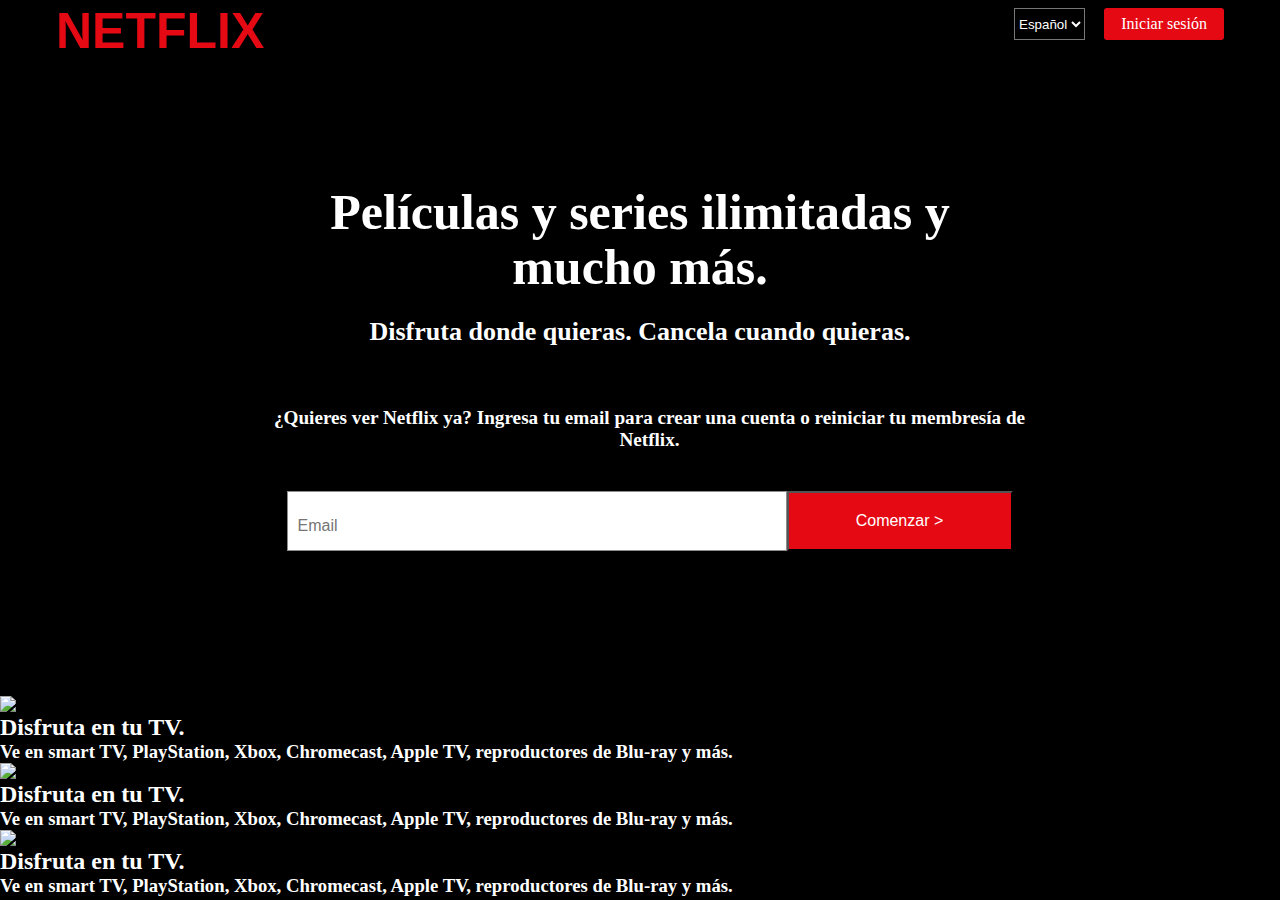
==== index.html @ 0e73740e "Agregue seccion de articulos" ====
<!DOCTYPE html>
<html lang="en">
<head>
    <meta charset="UTF-8">
    <meta http-equiv="X-UA-Compatible" content="IE=edge">
    <meta name="viewport" content="width=device-width, initial-scale=1.0"> <!-- Esta etiqueta nos permite saber, las dimensiones del dispositivo -->
    <link rel="apple-touch-icon" sizes="57x57" href="image/apple-icon-57x57.png">
    <link rel="apple-touch-icon" sizes="60x60" href="image/apple-icon-60x60.png">
    <link rel="apple-touch-icon" sizes="72x72" href="image/apple-icon-72x72.png">
    <link rel="apple-touch-icon" sizes="76x76" href="image/apple-icon-76x76.png">
    <link rel="apple-touch-icon" sizes="114x114" href="image/apple-icon-114x114.png">
    <link rel="apple-touch-icon" sizes="120x120" href="image/apple-icon-120x120.png">
    <link rel="apple-touch-icon" sizes="144x144" href="image/apple-icon-144x144.png">
    <link rel="apple-touch-icon" sizes="152x152" href="image/apple-icon-152x152.png">
    <link rel="apple-touch-icon" sizes="180x180" href="image/apple-icon-180x180.png">
    <link rel="icon" type="image/png" sizes="192x192"  href="image/android-icon-192x192.png">
    <link rel="icon" type="image/png" sizes="32x32" href="image/favicon-32x32.png">
    <link rel="icon" type="image/png" sizes="96x96" href="image/favicon-96x96.png">
    <link rel="icon" type="image/png" sizes="16x16" href="image/favicon-16x16.png">
    <link rel="manifest" href="/manifest.json">
    <meta name="msapplication-TileColor" content="#ffffff">
    <meta name="msapplication-TileImage" content="/ms-icon-144x144.png">
    <meta name="theme-color" content="#ffffff">
    <link rel="stylesheet" href="css/style.css">
    <link rel="stylesheet" href="css/relative.css">
    <title>Netflix</title>
</head>
<body>
    <main>
        <div class="bg">
            <nav class="barra">
                <div class="logo">
                    <h1>NETFLIX</h1>
                </div>
                <div class="enlaces">
                    <select name="idioma" id="idiomas">
                        <option value="Español">Español</option>
                        <option value="Ingles">Ingles</option>
                    </select>
                    <a href="#" id="rlogin">Iniciar sesión</a>
                </div>         
            </nav>
            <div class="c">
                <div class="ContenidoTitulo">
                    <h1>
                        Películas y series ilimitadas y mucho más.
                    </h1>
                    <h2>
                        Disfruta donde quieras. Cancela cuando quieras.
                    </h2>
                    <form class="emailForm" action="email">
                        <h3 class="emailTitulo">
                            ¿Quieres ver Netflix ya? Ingresa tu email para crear una cuenta o reiniciar tu membresía de Netflix.
                        </h3>
                        <div class="email">
                            <label class="intputEmail">
                                <input type="email" name="email" class="textEmail" placeholder="Email">
                               <!-- <label for="idEmail" class="labelEmail">Email</label>-->
                            </label>
                            <div>
                                <button>
                                    <span>Comenzar</span>
                                    <span>></span>
                                </button>
                            </div>
                        </div>
                    </form>
                </div>
            </div>        
        </div>
        <div class="articulo">
            <div>
                <div>
                    <img src="https://assets.nflxext.com/ffe/siteui/acquisition/ourStory/fuji/desktop/tv.png" alt="primer articulo">
                    <h2>
                        Disfruta en tu TV.
                    </h2>
                    <h3>
                        Ve en smart TV, PlayStation, Xbox, Chromecast, Apple TV, reproductores de Blu-ray y más.
                    </h3>                    
                </div>
            </div>
        </div>
        <div class="articulo">
            <div>
                <div>
                    <img src="https://assets.nflxext.com/ffe/siteui/acquisition/ourStory/fuji/desktop/tv.png" alt="primer articulo">
                    <h2>
                        Disfruta en tu TV.
                    </h2>
                    <h3>
                        Ve en smart TV, PlayStation, Xbox, Chromecast, Apple TV, reproductores de Blu-ray y más.
                    </h3>                    
                </div>
            </div>
        </div>
        <div class="articulo">
            <div>
                <div>
                    <img src="https://assets.nflxext.com/ffe/siteui/acquisition/ourStory/fuji/desktop/tv.png" alt="primer articulo">
                    <h2>
                        Disfruta en tu TV.
                    </h2>
                    <h3>
                        Ve en smart TV, PlayStation, Xbox, Chromecast, Apple TV, reproductores de Blu-ray y más.
                    </h3>                    
                </div>
            </div>
        </div>
    </main>
    
</body>
---- css/style.css ----
* {
    margin: 0%;
    padding: 0%;
    flex-wrap: wrap;
}

body {
    background: black;
}

.bg{
    background-image: url(https://assets.nflxext.com/ffe/siteui/vlv3/5a27cb25-33a9-4bcc-b441-95fefabcbd37/18ac9873-558c-49b8-8ae5-eb42c9da346a/MX-es-20210823-popsignuptwoweeks-perspective_alpha_website_small.jpg);
    min-height: 43rem;
    background-size: cover;
    background-repeat: no-repeat;
    background-position: center;
}

.barra {
    display: flex;
    flex-direction: row;
    width: 100%;
    align-items: center;
    justify-content: space-between;
    padding: 0 3.5rem;
    box-sizing: border-box;
}

.logo {
    width: 8.375rem;
    height: 2.25rem;
}

.logo h1 {
    font-size: 3.125rem;
    color: #e50914;
    font-family: 'Helvetica Neue',Helvetica,Arial,sans-serif;
        
}

.enlaces {
    width: 210px;
    display: flex;
    flex-direction: row;
    justify-content: space-between;
}

#idiomas {
    color: white;
    margin-top: .5rem;
    background: black;
}

#rlogin {
    background-color: #e50914;
    padding: 7px 17px;
    font-weight: 400;
    font-size: 1rem;
    color: #fff;
    border-radius: 3px;
    margin-top: .5rem;
    text-decoration: none;
}

.c {
    padding: 70px 45px;
}

.ContenidoTitulo {    
    position: relative;
    padding: 75px 0;
    margin: 0 auto;
    text-align: center;
    z-index: 1;
    color: #fff;
    width: 875px;
    box-sizing: content-box;
    max-width: 950px; /*Ancho máximo*/
    flex-wrap: wrap;
}

.ContenidoTitulo h1{
    font-size: 3.125rem;
    max-width: 640px;
    margin: 0 auto;
    line-height: 1.1; /*Establece la distancia entre líneas de texto*/
    box-sizing: content-box;
}

.ContenidoTitulo h2{
    max-width: none;
    padding-bottom: 20px;
    font-size: 26px;
    margin: 1rem auto;
    font-weight: 400;
    margin-block-start: 0.83em;
    margin-block-end: 0.83em;
    margin-inline-start: 0px;
    margin-inline-end: 0px;    
    text-align: center;
    font-weight: bold;
    box-sizing: border-box;
}

.emailForm {
    display: flex;
    flex-direction: column;
    margin-top: 0em;
    color: #fff;
}

.emailForm .emailTitulo {
    padding: 0 47px 20px;
    width: 800px;
    margin: 0 auto;
    font-size: 19.2px;
    font-weight: 400;
    font-weight: bold;
    margin-block-start: 1em;
    margin-block-end: 1em;
    margin-inline-start: 0px;
    margin-inline-end: 0px;
    align-self: center;
}

.inputEmail, .textEmail {
    height: 60px;
    padding: 10px 10px 0;
    max-width: 100%;
    width: 500px;
    box-sizing: border-box;
    font-size: 16px;
    border: solid 1px #8c8c8c;
}

.email {
    display: flex;
    flex-flow: row wrap;
    justify-content: center;
}

.inputEmail, .labelEmail {
    position: absolute;
    top: 76%;
    left: 11%;
    color: #8c8c8c;
}

button {
    font-size: 1rem;
    min-height: 40px;
    color: #fff;
    background-color: #e50914;
    align-items: center;
    cursor: pointer;
    width: 226px;
    height: 60px;
}

.articulo {
    position: relative;
}

.articulo h2 {
    color: #fff;
}

.articulo h3 {
    color: #fff;
}
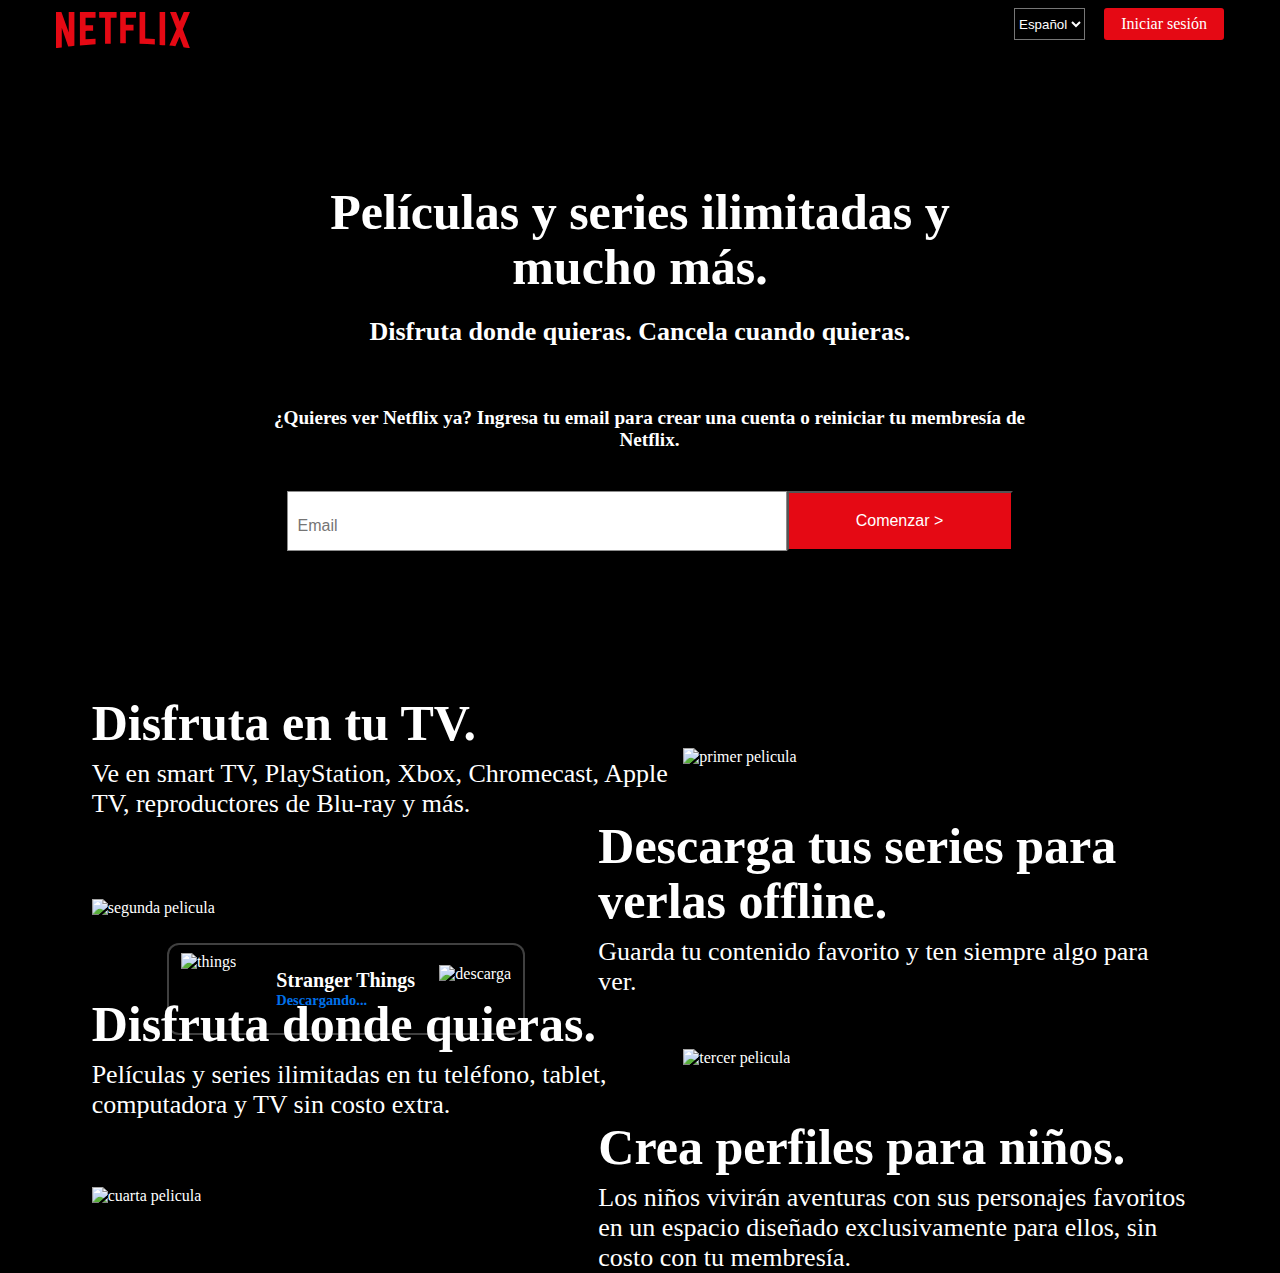
==== commit 69299b6e: "Agregando animaciones" ====
--- a/index.html
+++ b/index.html
@@ -22,7 +22,7 @@
     <meta name="msapplication-TileImage" content="/ms-icon-144x144.png">
     <meta name="theme-color" content="#ffffff">
     <link rel="stylesheet" href="css/style.css">
-    <link rel="stylesheet" href="css/relative.css">
+    <link rel="stylesheet" href="css/responsive.css">
     <title>Netflix</title>
 </head>
 <body>
@@ -30,7 +30,13 @@
         <div class="bg">
             <nav class="barra">
                 <div class="logo">
-                    <h1>NETFLIX</h1>
+                    <svg viewBox="0 0 111 30" class="svg-icon iconN" focusable="false">
+                        <g id="netflix-logo">
+                            <path
+                                d="M105.06233,14.2806261 L110.999156,30 C109.249227,29.7497422 107.500234,29.4366857 105.718437,29.1554972 L102.374168,20.4686475 L98.9371075,28.4375293 C97.2499766,28.1563408 95.5928391,28.061674 93.9057081,27.8432843 L99.9372012,14.0931671 L94.4680851,-5.68434189e-14 L99.5313525,-5.68434189e-14 L102.593495,7.87421502 L105.874965,-5.68434189e-14 L110.999156,-5.68434189e-14 L105.06233,14.2806261 Z M90.4686475,-5.68434189e-14 L85.8749649,-5.68434189e-14 L85.8749649,27.2499766 C87.3746368,27.3437061 88.9371075,27.4055675 90.4686475,27.5930265 L90.4686475,-5.68434189e-14 Z M81.9055207,26.93692 C77.7186241,26.6557316 73.5307901,26.4064111 69.250164,26.3117443 L69.250164,-5.68434189e-14 L73.9366389,-5.68434189e-14 L73.9366389,21.8745899 C76.6248008,21.9373887 79.3120255,22.1557784 81.9055207,22.2804387 L81.9055207,26.93692 Z M64.2496954,10.6561065 L64.2496954,15.3435186 L57.8442216,15.3435186 L57.8442216,25.9996251 L53.2186709,25.9996251 L53.2186709,-5.68434189e-14 L66.3436123,-5.68434189e-14 L66.3436123,4.68741213 L57.8442216,4.68741213 L57.8442216,10.6561065 L64.2496954,10.6561065 Z M45.3435186,4.68741213 L45.3435186,26.2498828 C43.7810479,26.2498828 42.1876465,26.2498828 40.6561065,26.3117443 L40.6561065,4.68741213 L35.8121661,4.68741213 L35.8121661,-5.68434189e-14 L50.2183897,-5.68434189e-14 L50.2183897,4.68741213 L45.3435186,4.68741213 Z M30.749836,15.5928391 C28.687787,15.5928391 26.2498828,15.5928391 24.4999531,15.6875059 L24.4999531,22.6562939 C27.2499766,22.4678976 30,22.2495079 32.7809542,22.1557784 L32.7809542,26.6557316 L19.812541,27.6876933 L19.812541,-5.68434189e-14 L32.7809542,-5.68434189e-14 L32.7809542,4.68741213 L24.4999531,4.68741213 L24.4999531,10.9991564 C26.3126816,10.9991564 29.0936358,10.9054269 30.749836,10.9054269 L30.749836,15.5928391 Z M4.78114163,12.9684132 L4.78114163,29.3429562 C3.09401069,29.5313525 1.59340144,29.7497422 0,30 L0,-5.68434189e-14 L4.4690224,-5.68434189e-14 L10.562377,17.0315868 L10.562377,-5.68434189e-14 L15.2497891,-5.68434189e-14 L15.2497891,28.061674 C13.5935889,28.3437998 11.906458,28.4375293 10.1246602,28.6868498 L4.78114163,12.9684132 Z"
+                                id="Fill-14"></path>
+                        </g>
+                    </svg>
                 </div>
                 <div class="enlaces">
                     <select name="idioma" id="idiomas">
@@ -68,10 +74,15 @@
                 </div>
             </div>        
         </div>
-        <div class="articulo">
-            <div>
-                <div>
-                    <img src="https://assets.nflxext.com/ffe/siteui/acquisition/ourStory/fuji/desktop/tv.png" alt="primer articulo">
+        <section class="peliculas">
+            <article class="peliculaA">   
+                <div class="animacion">
+                    <img id="imagen" src="https://assets.nflxext.com/ffe/siteui/acquisition/ourStory/fuji/desktop/tv.png" alt="primer pelicula">
+                    <video id="video" autoplay loop muted>
+                        <source src="https://assets.nflxext.com/ffe/siteui/acquisition/ourStory/fuji/desktop/video-tv-0819.m4v">
+                    </video>
+                </div>          
+                <div class="textoP">   
                     <h2>
                         Disfruta en tu TV.
                     </h2>
@@ -79,34 +90,56 @@
                         Ve en smart TV, PlayStation, Xbox, Chromecast, Apple TV, reproductores de Blu-ray y más.
                     </h3>                    
                 </div>
-            </div>
-        </div>
-        <div class="articulo">
-            <div>
-                <div>
-                    <img src="https://assets.nflxext.com/ffe/siteui/acquisition/ourStory/fuji/desktop/tv.png" alt="primer articulo">
+            </article>
+            <article class="peliculaB">                
+                <div class="animacion">
+                    <img src="https://assets.nflxext.com/ffe/siteui/acquisition/ourStory/fuji/desktop/mobile-0819.jpg" alt="segunda pelicula">
+                    <div class="contenidoStranger">
+                        <img id="things" src="https://assets.nflxext.com/ffe/siteui/acquisition/ourStory/fuji/desktop/boxshot.png" alt="things">
+                        <div class="textoStranger">
+                            <span id="titulo">Stranger Things</span>
+                            <span id="descargando">Descargando...</span>
+                        </div>
+                        <img id="descarga" src="https://assets.nflxext.com/ffe/siteui/acquisition/ourStory/fuji/desktop/download-icon.gif" alt="descarga">
+                    </div>
+                </div>
+                <div class="textoP">   
                     <h2>
-                        Disfruta en tu TV.
+                        Descarga tus series para verlas offline.
                     </h2>
                     <h3>
-                        Ve en smart TV, PlayStation, Xbox, Chromecast, Apple TV, reproductores de Blu-ray y más.
+                        Guarda tu contenido favorito y ten siempre algo para ver.
                     </h3>                    
                 </div>
-            </div>
-        </div>
-        <div class="articulo">
-            <div>
-                <div>
-                    <img src="https://assets.nflxext.com/ffe/siteui/acquisition/ourStory/fuji/desktop/tv.png" alt="primer articulo">
+            </article>
+            <article class="peliculaA"> 
+                <div class="animacion">
+                    <img src="https://assets.nflxext.com/ffe/siteui/acquisition/ourStory/fuji/desktop/device-pile.png" alt="tercer pelicula">
+                </div>                               
+                <div class="textoP">   
                     <h2>
-                        Disfruta en tu TV.
+                        Disfruta donde quieras.
                     </h2>
                     <h3>
-                        Ve en smart TV, PlayStation, Xbox, Chromecast, Apple TV, reproductores de Blu-ray y más.
+                        Películas y series ilimitadas en tu teléfono, tablet, computadora y TV sin costo extra.
                     </h3>                    
                 </div>
-            </div>
-        </div>
+            </article>
+            <article class="peliculaB">
+                <div class="animacion">
+                    <img src="https://occ-0-2205-116.1.nflxso.net/dnm/api/v6/19OhWN2dO19C9txTON9tvTFtefw/AAAABeLa_an51Ptz6LMzNXnM9oDvlKl4yIJQKZJRJ9fVFPpPFK5toVuo-KytXEdqPI64KCph1OKms7nLxtCsXm_CARaR50wx.png?r=8ec" alt="cuarta pelicula">
+                </div>                                
+                <div class="textoP">   
+                    <h2>
+                        Crea perfiles para niños.
+                    </h2>
+                    <h3>
+                        Los niños vivirán aventuras con sus personajes favoritos en un espacio diseñado exclusivamente para ellos, sin costo con tu membresía.
+                    </h3>                    
+                </div>
+            </article>
+        </section>
+        
     </main>
     
 </body>--- a/css/style.css
+++ b/css/style.css
@@ -31,9 +31,9 @@
     height: 2.25rem;
 }
 
-.logo h1 {
+.logo {
     font-size: 3.125rem;
-    color: #e50914;
+    fill: #e50914;
     font-family: 'Helvetica Neue',Helvetica,Arial,sans-serif;
         
 }
@@ -157,14 +157,115 @@
     height: 60px;
 }
 
-.articulo {
-    position: relative;
-}
-
-.articulo h2 {
-    color: #fff;
-}
-
-.articulo h3 {
-    color: #fff;
-}+.peliculas {
+    position: relative;
+    color: #fff;
+}
+
+.peliculaA {
+    max-width: 1100px;
+    margin: 0 auto;
+    display: flex;
+    flex-direction: row-reverse;
+    justify-content: space-evenly;
+    align-items: center;
+    position: relative;
+}
+
+.peliculaB {
+    max-width: 1100px;
+    margin: 0 auto;
+    display: flex;
+    flex-direction: row;
+    justify-content: space-evenly;
+    align-items: center;
+    position: relative;
+}
+
+.animacion{
+    width: 505px;
+    display: inline-block;
+    box-sizing: content-box;
+}
+
+.animacion>img{
+    max-width: 530px;
+    box-sizing: content-box;
+    height: auto;
+    position: relative;
+    z-index: -2;
+}
+
+#video{
+    transform: scale(.5);
+    position: absolute;
+    box-sizing: content-box;
+    top:0%;
+    z-index: 10;
+    width: 100%;
+    
+}
+
+.textoP {
+    width: 590px;
+}
+
+.textoP>h2{
+    font-size: 3.125rem;
+    line-height: 1.1;
+    margin-bottom: .5rem;
+}
+
+.textoP>h3{
+    font-size: 1.625rem;
+    font-weight: 400;
+}
+
+.contenidoStranger {
+    border-radius: .75em;
+    border: 2px solid rgba(255, 255, 255, .25);
+    background: #000;
+    display: flex;
+    flex-direction: row;
+    justify-content: space-between;
+    align-items: center;
+    padding: .5em .75em;
+    width: 30%;
+    position: absolute;
+    top: 70%;
+    left: 7%;
+    z-index: -1;
+}
+
+.contenidoStranger #things {
+    height: 4.5em;
+}
+
+.textoStranger {
+    display: flex;
+    flex-direction: column;
+    justify-content: flex-start;
+    align-items: flex-start;
+    margin-left: 1rem;
+}
+
+#titulo {
+    font-size: 20px;
+    font-weight: 400;
+    font-weight: bold;
+}
+
+#descargando{
+    color: #0071eb;
+    font-size: .9rem;
+    font-weight: 400;
+    font-weight: bold;
+}
+
+
+.contenidoStranger #descarga {
+    min-height: 48px;
+    height: 48px;
+    flex-grow: 0;
+}
+
--- a/css/responsive.css
+++ b/css/responsive.css
@@ -0,0 +1,14 @@
+/* Definir mis estilos responsivos */
+
+
+/* Estilos para mobile */
+@media (min-width:320px)  /* La propiedad @media screen se utiliza para validar la escala de la pantalla */
+and (max-width:480px) {
+    nav.barra {
+        padding: 15px 3px 15px 15px;
+    }
+    
+    .iconN {
+        width: 85px;
+    }
+}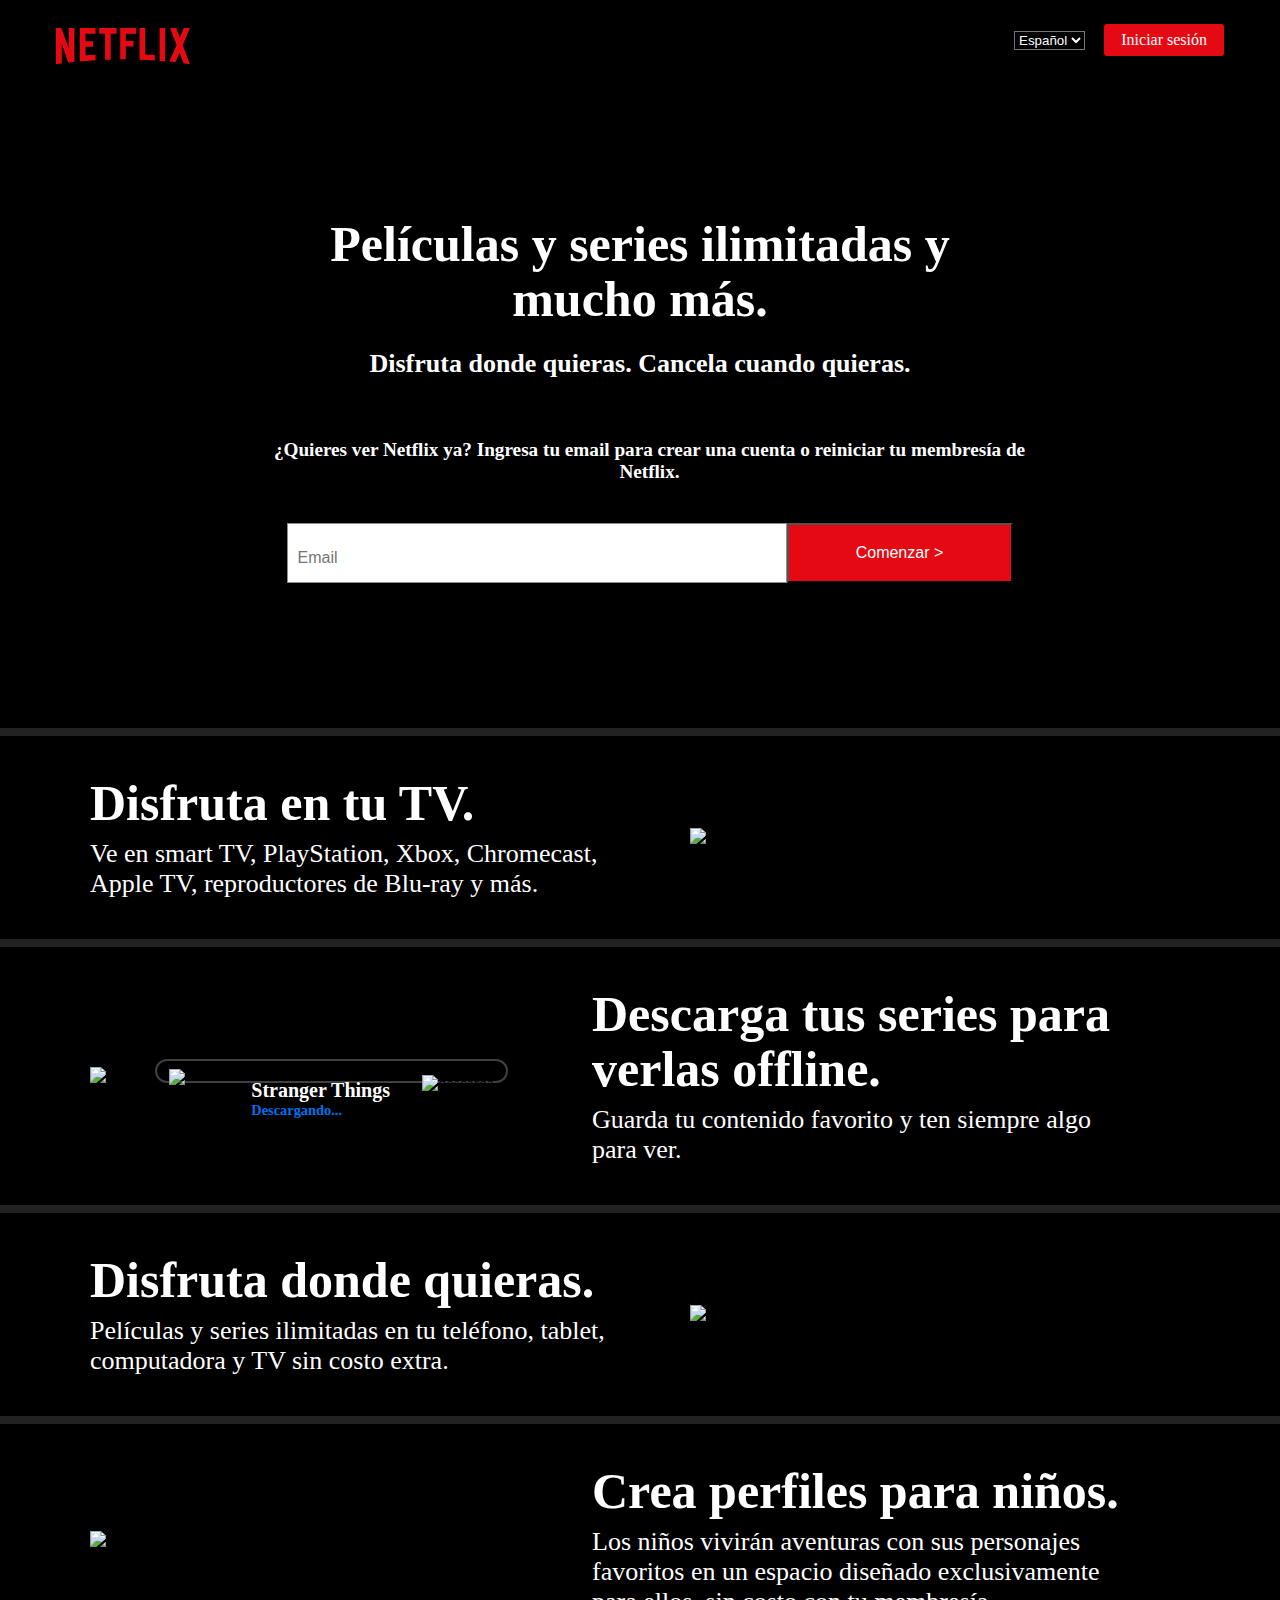
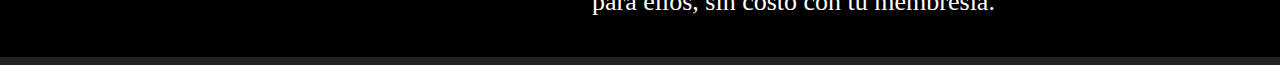
==== commit 5aa3be13: "Iniciando la responsibidad" ====
--- a/index.html
+++ b/index.html
@@ -26,8 +26,8 @@
     <title>Netflix</title>
 </head>
 <body>
-    <main>
-        <div class="bg">
+    <div class="bg">
+        <header>
             <nav class="barra">
                 <div class="logo">
                     <svg viewBox="0 0 111 30" class="svg-icon iconN" focusable="false">
@@ -46,6 +46,8 @@
                     <a href="#" id="rlogin">Iniciar sesión</a>
                 </div>         
             </nav>
+        </header>
+        <main>
             <div class="c">
                 <div class="ContenidoTitulo">
                     <h1>
@@ -72,74 +74,103 @@
                         </div>
                     </form>
                 </div>
-            </div>        
-        </div>
-        <section class="peliculas">
-            <article class="peliculaA">   
-                <div class="animacion">
-                    <img id="imagen" src="https://assets.nflxext.com/ffe/siteui/acquisition/ourStory/fuji/desktop/tv.png" alt="primer pelicula">
-                    <video id="video" autoplay loop muted>
-                        <source src="https://assets.nflxext.com/ffe/siteui/acquisition/ourStory/fuji/desktop/video-tv-0819.m4v">
-                    </video>
-                </div>          
-                <div class="textoP">   
-                    <h2>
-                        Disfruta en tu TV.
-                    </h2>
-                    <h3>
-                        Ve en smart TV, PlayStation, Xbox, Chromecast, Apple TV, reproductores de Blu-ray y más.
-                    </h3>                    
-                </div>
-            </article>
-            <article class="peliculaB">                
-                <div class="animacion">
-                    <img src="https://assets.nflxext.com/ffe/siteui/acquisition/ourStory/fuji/desktop/mobile-0819.jpg" alt="segunda pelicula">
-                    <div class="contenidoStranger">
-                        <img id="things" src="https://assets.nflxext.com/ffe/siteui/acquisition/ourStory/fuji/desktop/boxshot.png" alt="things">
-                        <div class="textoStranger">
-                            <span id="titulo">Stranger Things</span>
-                            <span id="descargando">Descargando...</span>
+        </main>
+    </div>
+
+        <section class="oferta">
+            <div class="contenido">
+                <div class="articulos">
+                    <article class="articuloA">
+                        <div class="animacion">
+                            <img id="imagen" src="https://assets.nflxext.com/ffe/siteui/acquisition/ourStory/fuji/desktop/tv.png" alt="imageArt1">
+                            <div class="video">
+                                <video id="video" autoplay loop muted>
+                                    <source src="https://assets.nflxext.com/ffe/siteui/acquisition/ourStory/fuji/desktop/video-tv-0819.m4v">
+                                </video>
+                            </div>                    
+                        </div>   
+                        <div class="textoAnimacion">   
+                            <h2 class="tituloA">
+                                Disfruta en tu TV.
+                            </h2>
+                            <h3 class="infoA">
+                                Ve en smart TV, PlayStation, Xbox, Chromecast, Apple TV, reproductores de Blu-ray y más.
+                            </h3>                    
                         </div>
-                        <img id="descarga" src="https://assets.nflxext.com/ffe/siteui/acquisition/ourStory/fuji/desktop/download-icon.gif" alt="descarga">
-                    </div>
-                </div>
-                <div class="textoP">   
-                    <h2>
-                        Descarga tus series para verlas offline.
-                    </h2>
-                    <h3>
-                        Guarda tu contenido favorito y ten siempre algo para ver.
-                    </h3>                    
-                </div>
-            </article>
-            <article class="peliculaA"> 
-                <div class="animacion">
-                    <img src="https://assets.nflxext.com/ffe/siteui/acquisition/ourStory/fuji/desktop/device-pile.png" alt="tercer pelicula">
-                </div>                               
-                <div class="textoP">   
-                    <h2>
-                        Disfruta donde quieras.
-                    </h2>
-                    <h3>
-                        Películas y series ilimitadas en tu teléfono, tablet, computadora y TV sin costo extra.
-                    </h3>                    
-                </div>
-            </article>
-            <article class="peliculaB">
-                <div class="animacion">
-                    <img src="https://occ-0-2205-116.1.nflxso.net/dnm/api/v6/19OhWN2dO19C9txTON9tvTFtefw/AAAABeLa_an51Ptz6LMzNXnM9oDvlKl4yIJQKZJRJ9fVFPpPFK5toVuo-KytXEdqPI64KCph1OKms7nLxtCsXm_CARaR50wx.png?r=8ec" alt="cuarta pelicula">
-                </div>                                
-                <div class="textoP">   
-                    <h2>
-                        Crea perfiles para niños.
-                    </h2>
-                    <h3>
-                        Los niños vivirán aventuras con sus personajes favoritos en un espacio diseñado exclusivamente para ellos, sin costo con tu membresía.
-                    </h3>                    
-                </div>
-            </article>
+                    </article>
+                </div>                
+            </div>            
+            <div class="contenido">
+                <div class="articulos">
+                    <article class="articuloB">
+                        <div class="animacion">
+                            <img id="imagen" src="https://assets.nflxext.com/ffe/siteui/acquisition/ourStory/fuji/desktop/mobile-0819.jpg" alt="imageArt2">
+                            <div class="contenidoStranger">
+                                <div id="things">
+                                    <img id="imageThings" src="https://assets.nflxext.com/ffe/siteui/acquisition/ourStory/fuji/desktop/boxshot.png" alt="things">
+                                </div>                                
+                                <div class="textoStranger">
+                                    <span id="titulo">Stranger Things</span>
+                                    <span id="descargando">Descargando...</span>
+                                </div>
+                                <div class="descarga">
+                                    <img id="descarga" src="https://assets.nflxext.com/ffe/siteui/acquisition/ourStory/fuji/desktop/download-icon.gif" alt="descarga">
+                                </div>                                
+                            </div>                
+                        </div>   
+                        <div class="textoAnimacion">   
+                            <h2 class="tituloA">
+                                Descarga tus series para verlas offline.
+                            </h2>
+                            <h3 class="infoA">
+                                Guarda tu contenido favorito y ten siempre algo para ver.
+                            </h3>                    
+                        </div>
+                    </article>
+                </div>                
+            </div>
+            <div class="contenido">
+                <div class="articulos">
+                    <article class="articuloA">
+                        <div class="animacion">
+                            <img id="imagen" src="https://assets.nflxext.com/ffe/siteui/acquisition/ourStory/fuji/desktop/device-pile.png" alt="imageArt3">
+                            <div class="video2">
+                                <video id="video2" autoplay loop muted>
+                                    <source src="https://assets.nflxext.com/ffe/siteui/acquisition/ourStory/fuji/desktop/video-devices.m4v">
+                                </video>
+                            </div>                    
+                        </div>   
+                        <div class="textoAnimacion">   
+                            <h2 class="tituloA">
+                                Disfruta donde quieras.
+                            </h2>
+                            <h3 class="infoA">
+                                Películas y series ilimitadas en tu teléfono, tablet, computadora y TV sin costo extra.
+                            </h3>                    
+                        </div>
+                    </article>
+                </div>                
+            </div>      
+            <div class="contenido">
+                <div class="articulos">
+                    <article class="articuloB">
+                        <div class="animacion">
+                            <img id="imagen" src="https://occ-0-2205-116.1.nflxso.net/dnm/api/v6/19OhWN2dO19C9txTON9tvTFtefw/AAAABeLa_an51Ptz6LMzNXnM9oDvlKl4yIJQKZJRJ9fVFPpPFK5toVuo-KytXEdqPI64KCph1OKms7nLxtCsXm_CARaR50wx.png?r=8ec" alt="imageArt4">                            
+                        </div>   
+                        <div class="textoAnimacion">   
+                            <h2 class="tituloA">
+                                Crea perfiles para niños.
+                            </h2>
+                            <h3 class="infoA">
+                                Los niños vivirán aventuras con sus personajes favoritos en un espacio diseñado exclusivamente para ellos, sin costo con tu membresía.
+                            </h3>                    
+                        </div>
+                    </article>
+                </div>                
+            </div>     
         </section>
-        
-    </main>
     
+    <footer>
+
+    </footer>
 </body>--- a/css/style.css
+++ b/css/style.css
@@ -14,6 +14,21 @@
     background-size: cover;
     background-repeat: no-repeat;
     background-position: center;
+    position: relative;  
+    z-index: -2;
+    border-bottom: 8px solid #222; /* Borde inferior "gris" */  
+}
+
+.bg::after {
+    content: '';
+    position: absolute;
+    top: 0;
+    left: 0;
+    width: 100%;
+    height: 100%;
+    z-index: -1;
+    background: rgba(0, 0, 0, 0.4);
+    box-shadow: inset 120px 100px 250px #000000, inset -120px -100px 250px #000000;
 }
 
 .barra {
@@ -22,20 +37,20 @@
     width: 100%;
     align-items: center;
     justify-content: space-between;
-    padding: 0 3.5rem;
+    padding: 1rem 3.5rem;
     box-sizing: border-box;
 }
 
 .logo {
     width: 8.375rem;
     height: 2.25rem;
+    align-items: center;
 }
 
 .logo {
     font-size: 3.125rem;
     fill: #e50914;
-    font-family: 'Helvetica Neue',Helvetica,Arial,sans-serif;
-        
+    font-family: 'Helvetica Neue',Helvetica,Arial,sans-serif;        
 }
 
 .enlaces {
@@ -43,6 +58,7 @@
     display: flex;
     flex-direction: row;
     justify-content: space-between;
+    align-items: center;
 }
 
 #idiomas {
@@ -135,7 +151,7 @@
 
 .email {
     display: flex;
-    flex-flow: row wrap;
+    flex-flow: wrap;
     justify-content: center;
 }
 
@@ -157,71 +173,103 @@
     height: 60px;
 }
 
-.peliculas {
-    position: relative;
-    color: #fff;
-}
-
-.peliculaA {
-    max-width: 1100px;
-    margin: 0 auto;
+
+/* Estilos para la sección de Oferta */
+
+.contenido {
+    margin: 0%;
+    width: 100%;
+    background:black;
+    margin: 0%;
+}
+
+.articulos {
+    padding: 40px 40px;
+    border-bottom: 8px solid #222; /* Borde inferior "gris" */
+}
+
+.articuloA {
     display: flex;
     flex-direction: row-reverse;
-    justify-content: space-evenly;
-    align-items: center;
-    position: relative;
-}
-
-.peliculaB {
-    max-width: 1100px;
-    margin: 0 auto;
+    justify-content: space-between;
+    align-items: center;
+    max-width: 1100px;    
+    margin: 0 auto;
+    flex-wrap: wrap;
+}
+
+.articuloB {
     display: flex;
     flex-direction: row;
-    justify-content: space-evenly;
-    align-items: center;
-    position: relative;
-}
-
-.animacion{
-    width: 505px;
+    justify-content: space-between;
+    align-items: center;
+    max-width: 1100px;    
+    margin: 0 auto;
+    flex-wrap: wrap;
+}
+
+.animacion {
+    position: relative;
+    width: 500px;
+    background: black;
+}
+
+#imagen{
+    position: relative;
+    max-width: 100%;
+    height: auto;
+    border: 0;
+    z-index: 2;
+}
+
+.video {    
+    width: 100%;
+    height: 100%;
+    max-width: 94%;
+    max-height: 60%;
+    position: absolute;
+    top: 17%;
+    left: 3%;
+    z-index: 0;
+}
+
+#video{
+    width: 100%;
+    height: 100%;
     display: inline-block;
-    box-sizing: content-box;
-}
-
-.animacion>img{
-    max-width: 530px;
-    box-sizing: content-box;
-    height: auto;
-    position: relative;
-    z-index: -2;
-}
-
-#video{
-    transform: scale(.5);
-    position: absolute;
-    box-sizing: content-box;
-    top:0%;
-    z-index: 10;
-    width: 100%;
-    
-}
-
-.textoP {
-    width: 590px;
-}
-
-.textoP>h2{
+    vertical-align: baseline;
+    transform: scale(0.9);
+}
+
+.textoAnimacion {
+    position: relative;
+    padding: 0 3rem 0 0;
+    width: 50%;    
+    color: #fff;
+    display: flex;
+    flex-direction: column;
+    height: 100%;
+}
+
+.tituloA {
     font-size: 3.125rem;
     line-height: 1.1;
     margin-bottom: .5rem;
 }
 
-.textoP>h3{
+.infoA {
     font-size: 1.625rem;
     font-weight: 400;
 }
 
 .contenidoStranger {
+    width: 100%;
+    height: 100%;
+    max-width: 65%;
+    max-height: 20%;
+    position: absolute;
+    bottom: 10%;
+    left: 13%;
     border-radius: .75em;
     border: 2px solid rgba(255, 255, 255, .25);
     background: #000;
@@ -230,26 +278,28 @@
     justify-content: space-between;
     align-items: center;
     padding: .5em .75em;
-    width: 30%;
-    position: absolute;
-    top: 70%;
-    left: 7%;
-    z-index: -1;
-}
-
-.contenidoStranger #things {
-    height: 4.5em;
+    z-index: 2;
+}
+
+
+#imageThings {
+    min-width: 50px;
+    min-height: 60px;
+    max-width: 50px;
+    max-height: 60px;
+    display: inline-block;
 }
 
 .textoStranger {
+    position: relative;
     display: flex;
     flex-direction: column;
     justify-content: flex-start;
     align-items: flex-start;
-    margin-left: 1rem;
 }
 
 #titulo {
+    color: #fff;
     font-size: 20px;
     font-weight: 400;
     font-weight: bold;
@@ -264,8 +314,27 @@
 
 
 .contenidoStranger #descarga {
-    min-height: 48px;
-    height: 48px;
+    width: 3em;
+    height: 3em;
+    min-height: 48px;    
     flex-grow: 0;
 }
 
+.video2 {    
+    width: 100%;
+    height: 100%;
+    max-width: 94%;
+    max-height: 60%;
+    position: absolute;
+    top: 3.3%;
+    left: 2.4%;
+    z-index: 0;
+}
+
+#video2 {
+    width: 100%;
+    height: 100%;
+    display: inline-block;
+    vertical-align: baseline;
+    transform: scale(0.75);
+}--- a/css/responsive.css
+++ b/css/responsive.css
@@ -4,11 +4,37 @@
 /* Estilos para mobile */
 @media (min-width:320px)  /* La propiedad @media screen se utiliza para validar la escala de la pantalla */
 and (max-width:480px) {
-    nav.barra {
-        padding: 15px 3px 15px 15px;
+    .barra {
+        padding: 10px 15px 10px 15px;
     }
     
+    .logo {
+        max-width: 30%;
+        display: flex;
+        flex-direction: row;
+        align-items: center;
+    }
+
     .iconN {
-        width: 85px;
+        width: 100%;
     }
+
+    .enlaces {
+        max-width: 55%;
+        display: flex;
+        flex-direction: row;
+        align-items: center;
+    }
+
+    #idiomas {
+        max-width: 35%;
+        font-size: 10px;
+    }
+
+    #rlogin {
+        max-width: 35%;
+        font-size: 10px;
+    }
+
+
 }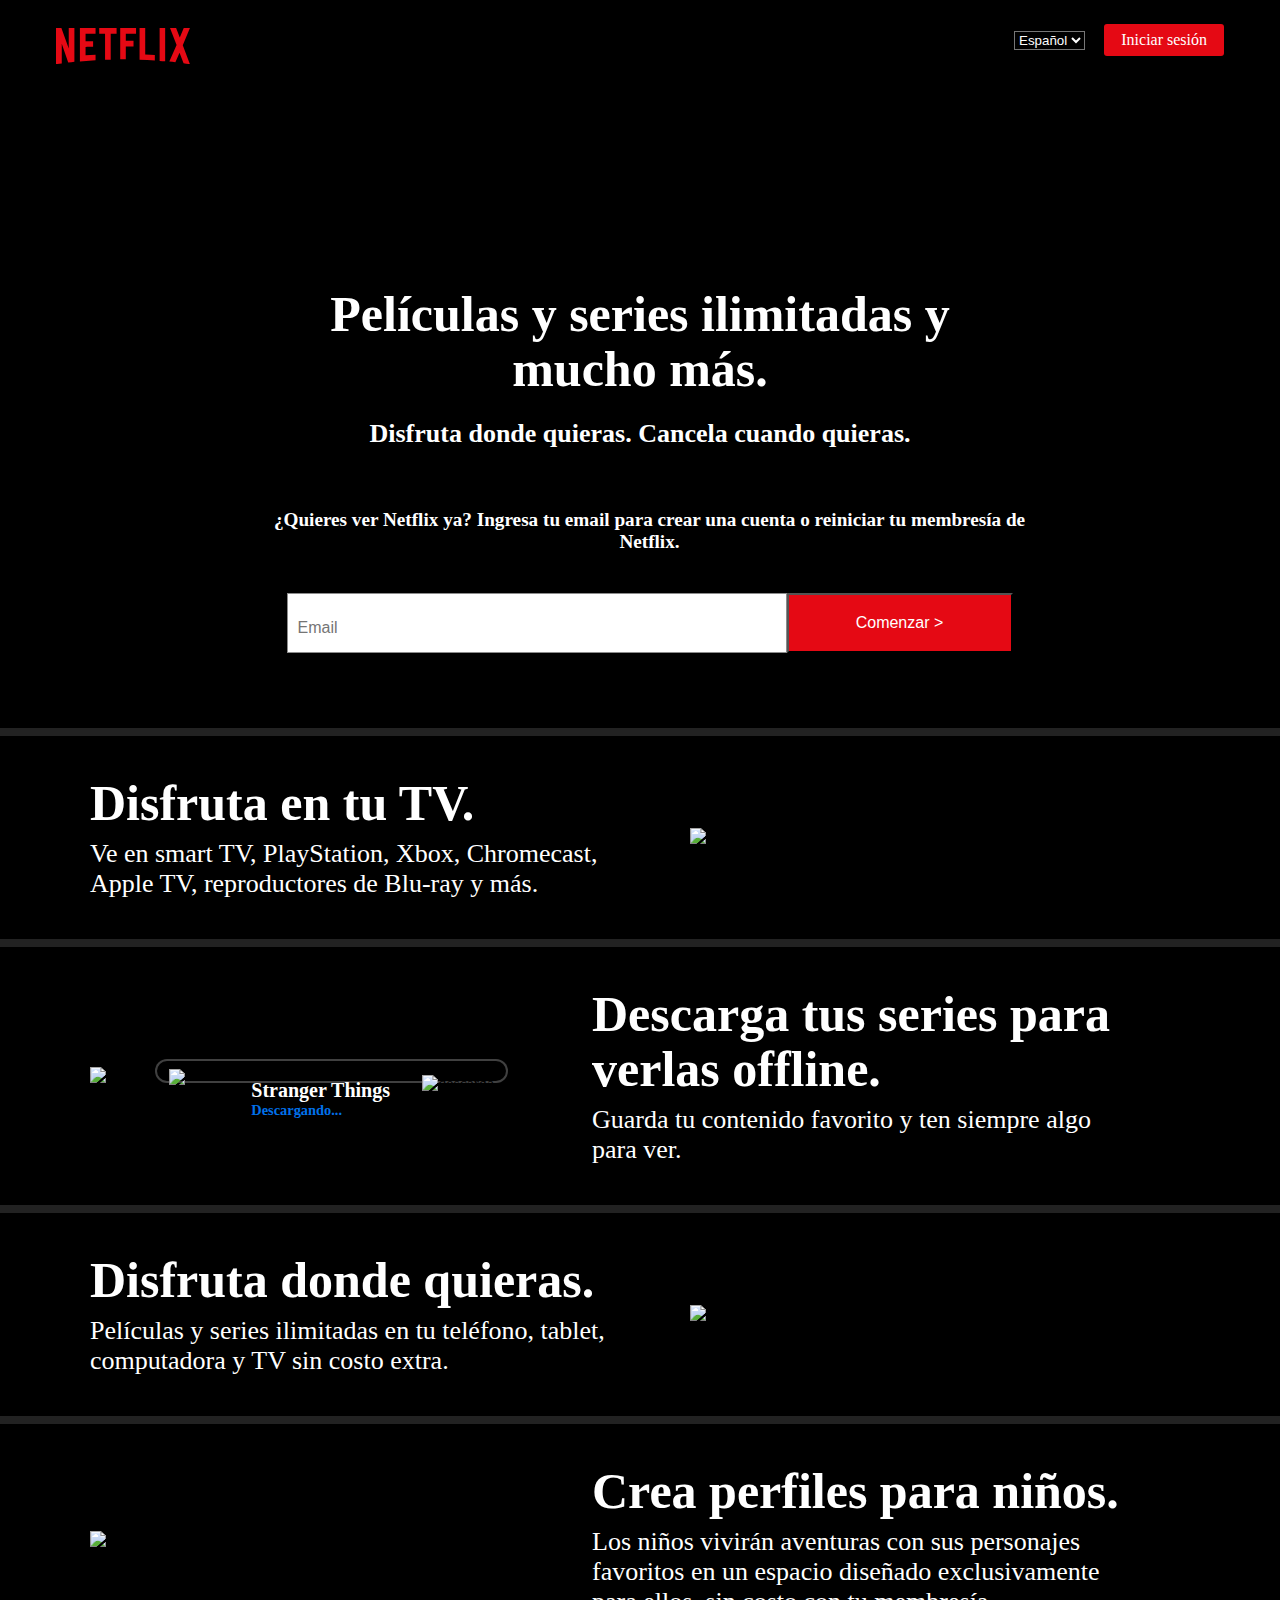
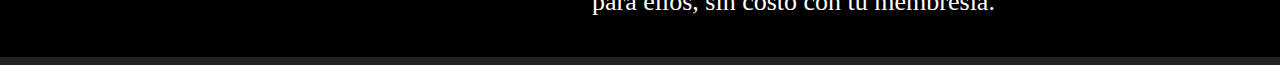
==== commit 9e4f5d8f: "Continuando con la responsibidad" ====
--- a/index.html
+++ b/index.html
@@ -48,7 +48,7 @@
             </nav>
         </header>
         <main>
-            <div class="c">
+            <div class="c"></div>
                 <div class="ContenidoTitulo">
                     <h1>
                         Películas y series ilimitadas y mucho más.
--- a/css/responsive.css
+++ b/css/responsive.css
@@ -36,5 +36,15 @@
         font-size: 10px;
     }
 
+    .contenidoTitulo {
+        max-width: 90%;
+        padding: 0;
+    }
+
+    .contenidoTitulo h1{
+        font-size: 3.125rem;
+        max-width: 80%;
+    }
+
 
 }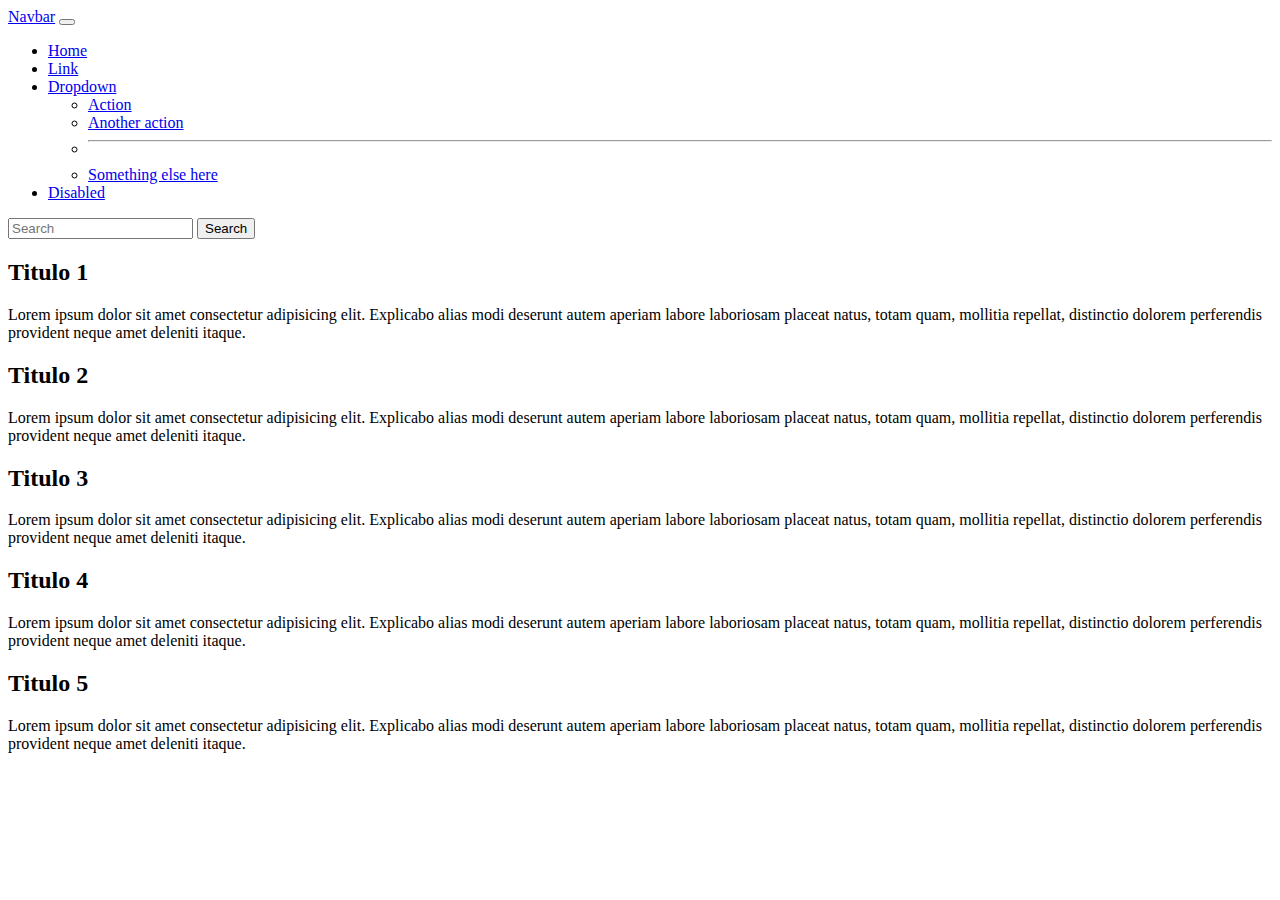
==== commit 1a3c46a6: "Creación estructura inicial index.html, navBar y estructura de columnas" ====
--- a/index.html
+++ b/index.html
@@ -1,176 +1,108 @@
-<!DOCTYPE html>
+<!doctype html>
 <html lang="en">
-<head>
-    <meta charset="UTF-8">
-    <meta http-equiv="X-UA-Compatible" content="IE=edge">
-    <meta name="viewport" content="width=device-width, initial-scale=1.0"> <!-- Esta etiqueta nos permite saber, las dimensiones del dispositivo -->
-    <link rel="apple-touch-icon" sizes="57x57" href="image/apple-icon-57x57.png">
-    <link rel="apple-touch-icon" sizes="60x60" href="image/apple-icon-60x60.png">
-    <link rel="apple-touch-icon" sizes="72x72" href="image/apple-icon-72x72.png">
-    <link rel="apple-touch-icon" sizes="76x76" href="image/apple-icon-76x76.png">
-    <link rel="apple-touch-icon" sizes="114x114" href="image/apple-icon-114x114.png">
-    <link rel="apple-touch-icon" sizes="120x120" href="image/apple-icon-120x120.png">
-    <link rel="apple-touch-icon" sizes="144x144" href="image/apple-icon-144x144.png">
-    <link rel="apple-touch-icon" sizes="152x152" href="image/apple-icon-152x152.png">
-    <link rel="apple-touch-icon" sizes="180x180" href="image/apple-icon-180x180.png">
-    <link rel="icon" type="image/png" sizes="192x192"  href="image/android-icon-192x192.png">
-    <link rel="icon" type="image/png" sizes="32x32" href="image/favicon-32x32.png">
-    <link rel="icon" type="image/png" sizes="96x96" href="image/favicon-96x96.png">
-    <link rel="icon" type="image/png" sizes="16x16" href="image/favicon-16x16.png">
-    <link rel="manifest" href="/manifest.json">
-    <meta name="msapplication-TileColor" content="#ffffff">
-    <meta name="msapplication-TileImage" content="/ms-icon-144x144.png">
-    <meta name="theme-color" content="#ffffff">
-    <link rel="stylesheet" href="css/style.css">
-    <link rel="stylesheet" href="css/responsive.css">
-    <title>Netflix</title>
-</head>
-<body>
-    <div class="bg">
-        <header>
-            <nav class="barra">
-                <div class="logo">
-                    <svg viewBox="0 0 111 30" class="svg-icon iconN" focusable="false">
-                        <g id="netflix-logo">
-                            <path
-                                d="M105.06233,14.2806261 L110.999156,30 C109.249227,29.7497422 107.500234,29.4366857 105.718437,29.1554972 L102.374168,20.4686475 L98.9371075,28.4375293 C97.2499766,28.1563408 95.5928391,28.061674 93.9057081,27.8432843 L99.9372012,14.0931671 L94.4680851,-5.68434189e-14 L99.5313525,-5.68434189e-14 L102.593495,7.87421502 L105.874965,-5.68434189e-14 L110.999156,-5.68434189e-14 L105.06233,14.2806261 Z M90.4686475,-5.68434189e-14 L85.8749649,-5.68434189e-14 L85.8749649,27.2499766 C87.3746368,27.3437061 88.9371075,27.4055675 90.4686475,27.5930265 L90.4686475,-5.68434189e-14 Z M81.9055207,26.93692 C77.7186241,26.6557316 73.5307901,26.4064111 69.250164,26.3117443 L69.250164,-5.68434189e-14 L73.9366389,-5.68434189e-14 L73.9366389,21.8745899 C76.6248008,21.9373887 79.3120255,22.1557784 81.9055207,22.2804387 L81.9055207,26.93692 Z M64.2496954,10.6561065 L64.2496954,15.3435186 L57.8442216,15.3435186 L57.8442216,25.9996251 L53.2186709,25.9996251 L53.2186709,-5.68434189e-14 L66.3436123,-5.68434189e-14 L66.3436123,4.68741213 L57.8442216,4.68741213 L57.8442216,10.6561065 L64.2496954,10.6561065 Z M45.3435186,4.68741213 L45.3435186,26.2498828 C43.7810479,26.2498828 42.1876465,26.2498828 40.6561065,26.3117443 L40.6561065,4.68741213 L35.8121661,4.68741213 L35.8121661,-5.68434189e-14 L50.2183897,-5.68434189e-14 L50.2183897,4.68741213 L45.3435186,4.68741213 Z M30.749836,15.5928391 C28.687787,15.5928391 26.2498828,15.5928391 24.4999531,15.6875059 L24.4999531,22.6562939 C27.2499766,22.4678976 30,22.2495079 32.7809542,22.1557784 L32.7809542,26.6557316 L19.812541,27.6876933 L19.812541,-5.68434189e-14 L32.7809542,-5.68434189e-14 L32.7809542,4.68741213 L24.4999531,4.68741213 L24.4999531,10.9991564 C26.3126816,10.9991564 29.0936358,10.9054269 30.749836,10.9054269 L30.749836,15.5928391 Z M4.78114163,12.9684132 L4.78114163,29.3429562 C3.09401069,29.5313525 1.59340144,29.7497422 0,30 L0,-5.68434189e-14 L4.4690224,-5.68434189e-14 L10.562377,17.0315868 L10.562377,-5.68434189e-14 L15.2497891,-5.68434189e-14 L15.2497891,28.061674 C13.5935889,28.3437998 11.906458,28.4375293 10.1246602,28.6868498 L4.78114163,12.9684132 Z"
-                                id="Fill-14"></path>
-                        </g>
-                    </svg>
-                </div>
-                <div class="enlaces">
-                    <select name="idioma" id="idiomas">
-                        <option value="Español">Español</option>
-                        <option value="Ingles">Ingles</option>
-                    </select>
-                    <a href="#" id="rlogin">Iniciar sesión</a>
-                </div>         
-            </nav>
-        </header>
-        <main>
-            <div class="c"></div>
-                <div class="ContenidoTitulo">
-                    <h1>
-                        Películas y series ilimitadas y mucho más.
-                    </h1>
-                    <h2>
-                        Disfruta donde quieras. Cancela cuando quieras.
-                    </h2>
-                    <form class="emailForm" action="email">
-                        <h3 class="emailTitulo">
-                            ¿Quieres ver Netflix ya? Ingresa tu email para crear una cuenta o reiniciar tu membresía de Netflix.
-                        </h3>
-                        <div class="email">
-                            <label class="intputEmail">
-                                <input type="email" name="email" class="textEmail" placeholder="Email">
-                               <!-- <label for="idEmail" class="labelEmail">Email</label>-->
-                            </label>
-                            <div>
-                                <button>
-                                    <span>Comenzar</span>
-                                    <span>></span>
-                                </button>
-                            </div>
-                        </div>
+  <head>
+    <!-- Required meta tags -->
+    <meta charset="utf-8">
+    <meta name="viewport" content="width=device-width, initial-scale=1">
+
+    <!-- Bootstrap CSS -->
+    <link href="https://cdn.jsdelivr.net/npm/bootstrap@5.0.2/dist/css/bootstrap.min.css" rel="stylesheet" integrity="sha384-EVSTQN3/azprG1Anm3QDgpJLIm9Nao0Yz1ztcQTwFspd3yD65VohhpuuCOmLASjC" crossorigin="anonymous">
+
+    <title>Tarea 5 Patitas</title>
+  </head>
+  <body>
+    <header>
+        <nav class="navbar navbar-expand-lg navbar-light bg-light">
+            <div class="container-fluid">
+                <a class="navbar-brand" href="#">Navbar</a>
+                <button class="navbar-toggler" type="button" data-bs-toggle="collapse" data-bs-target="#navbarSupportedContent" aria-controls="navbarSupportedContent" aria-expanded="false" aria-label="Toggle navigation">
+                    <span class="navbar-toggler-icon"></span>
+                </button>
+                <div class="collapse navbar-collapse" id="navbarSupportedContent">
+                    <ul class="navbar-nav me-auto mb-2 mb-lg-0">
+                        <li class="nav-item">
+                            <a class="nav-link active" aria-current="page" href="#">Home</a>
+                        </li>
+                        <li class="nav-item">
+                            <a class="nav-link" href="#">Link</a>
+                        </li>
+                        <li class="nav-item dropdown">
+                            <a class="nav-link dropdown-toggle" href="#" id="navbarDropdown" role="button" data-bs-toggle="dropdown" aria-expanded="false">
+                                Dropdown
+                            </a>
+                            <ul class="dropdown-menu" aria-labelledby="navbarDropdown">
+                                <li><a class="dropdown-item" href="#">Action</a></li>
+                                <li><a class="dropdown-item" href="#">Another action</a></li>
+                                <li><hr class="dropdown-divider"></li>
+                                <li><a class="dropdown-item" href="#">Something else here</a></li>
+                            </ul>
+                        </li>
+                        <li class="nav-item">
+                            <a class="nav-link disabled" href="#" tabindex="-1" aria-disabled="true">Disabled</a>
+                        </li>
+                    </ul>
+                    <form class="d-flex">
+                        <input class="form-control me-2" type="search" placeholder="Search" aria-label="Search">
+                        <button class="btn btn-outline-success" type="submit">Search</button>
                     </form>
                 </div>
-        </main>
-    </div>
-
-        <section class="oferta">
-            <div class="contenido">
-                <div class="articulos">
-                    <article class="articuloA">
-                        <div class="animacion">
-                            <img id="imagen" src="https://assets.nflxext.com/ffe/siteui/acquisition/ourStory/fuji/desktop/tv.png" alt="imageArt1">
-                            <div class="video">
-                                <video id="video" autoplay loop muted>
-                                    <source src="https://assets.nflxext.com/ffe/siteui/acquisition/ourStory/fuji/desktop/video-tv-0819.m4v">
-                                </video>
-                            </div>                    
-                        </div>   
-                        <div class="textoAnimacion">   
-                            <h2 class="tituloA">
-                                Disfruta en tu TV.
+            </div>
+        </nav>
+    </header>
+    <main>
+        <dic class="container-sm">
+            <div class="row gy-20">
+                <div class="col-lg-8 col-md-12 border ">
+                    <div class="row gy-20">
+                        <div class="col-lg-9 border">
+                            <h2>
+                                Titulo 1
                             </h2>
-                            <h3 class="infoA">
-                                Ve en smart TV, PlayStation, Xbox, Chromecast, Apple TV, reproductores de Blu-ray y más.
-                            </h3>                    
+                            <span>Lorem ipsum dolor sit amet consectetur adipisicing elit. Explicabo alias modi deserunt autem aperiam labore laboriosam placeat natus, totam quam, mollitia repellat, distinctio dolorem perferendis provident neque amet deleniti itaque.</span>
                         </div>
-                    </article>
-                </div>                
-            </div>            
-            <div class="contenido">
-                <div class="articulos">
-                    <article class="articuloB">
-                        <div class="animacion">
-                            <img id="imagen" src="https://assets.nflxext.com/ffe/siteui/acquisition/ourStory/fuji/desktop/mobile-0819.jpg" alt="imageArt2">
-                            <div class="contenidoStranger">
-                                <div id="things">
-                                    <img id="imageThings" src="https://assets.nflxext.com/ffe/siteui/acquisition/ourStory/fuji/desktop/boxshot.png" alt="things">
-                                </div>                                
-                                <div class="textoStranger">
-                                    <span id="titulo">Stranger Things</span>
-                                    <span id="descargando">Descargando...</span>
-                                </div>
-                                <div class="descarga">
-                                    <img id="descarga" src="https://assets.nflxext.com/ffe/siteui/acquisition/ourStory/fuji/desktop/download-icon.gif" alt="descarga">
-                                </div>                                
-                            </div>                
-                        </div>   
-                        <div class="textoAnimacion">   
-                            <h2 class="tituloA">
-                                Descarga tus series para verlas offline.
+                        <div class="col-lg-3 border">
+                            <h2>
+                                Titulo 2
                             </h2>
-                            <h3 class="infoA">
-                                Guarda tu contenido favorito y ten siempre algo para ver.
-                            </h3>                    
+                            <span>Lorem ipsum dolor sit amet consectetur adipisicing elit. Explicabo alias modi deserunt autem aperiam labore laboriosam placeat natus, totam quam, mollitia repellat, distinctio dolorem perferendis provident neque amet deleniti itaque.</span>
                         </div>
-                    </article>
-                </div>                
+                    </div>
+                    <div class="row gy-20">
+                        <div class="col-lg-3 border">
+                            <h2>
+                                Titulo 3
+                            </h2>
+                            <span>Lorem ipsum dolor sit amet consectetur adipisicing elit. Explicabo alias modi deserunt autem aperiam labore laboriosam placeat natus, totam quam, mollitia repellat, distinctio dolorem perferendis provident neque amet deleniti itaque.</span>
+                        </div>
+                        <div class="col-lg-9 border">
+                            <h2>
+                                Titulo 4
+                            </h2>
+                            <span>Lorem ipsum dolor sit amet consectetur adipisicing elit. Explicabo alias modi deserunt autem aperiam labore laboriosam placeat natus, totam quam, mollitia repellat, distinctio dolorem perferendis provident neque amet deleniti itaque.</span>
+                        </div>
+                    </div>
+                </div>
+                <div class="col-lg-2 col-md-12 border">
+                    <h2>
+                        Titulo 5
+                    </h2>
+                    <span>Lorem ipsum dolor sit amet consectetur adipisicing elit. Explicabo alias modi deserunt autem aperiam labore laboriosam placeat natus, totam quam, mollitia repellat, distinctio dolorem perferendis provident neque amet deleniti itaque.</span>
+                </div>
             </div>
-            <div class="contenido">
-                <div class="articulos">
-                    <article class="articuloA">
-                        <div class="animacion">
-                            <img id="imagen" src="https://assets.nflxext.com/ffe/siteui/acquisition/ourStory/fuji/desktop/device-pile.png" alt="imageArt3">
-                            <div class="video2">
-                                <video id="video2" autoplay loop muted>
-                                    <source src="https://assets.nflxext.com/ffe/siteui/acquisition/ourStory/fuji/desktop/video-devices.m4v">
-                                </video>
-                            </div>                    
-                        </div>   
-                        <div class="textoAnimacion">   
-                            <h2 class="tituloA">
-                                Disfruta donde quieras.
-                            </h2>
-                            <h3 class="infoA">
-                                Películas y series ilimitadas en tu teléfono, tablet, computadora y TV sin costo extra.
-                            </h3>                    
-                        </div>
-                    </article>
-                </div>                
-            </div>      
-            <div class="contenido">
-                <div class="articulos">
-                    <article class="articuloB">
-                        <div class="animacion">
-                            <img id="imagen" src="https://occ-0-2205-116.1.nflxso.net/dnm/api/v6/19OhWN2dO19C9txTON9tvTFtefw/AAAABeLa_an51Ptz6LMzNXnM9oDvlKl4yIJQKZJRJ9fVFPpPFK5toVuo-KytXEdqPI64KCph1OKms7nLxtCsXm_CARaR50wx.png?r=8ec" alt="imageArt4">                            
-                        </div>   
-                        <div class="textoAnimacion">   
-                            <h2 class="tituloA">
-                                Crea perfiles para niños.
-                            </h2>
-                            <h3 class="infoA">
-                                Los niños vivirán aventuras con sus personajes favoritos en un espacio diseñado exclusivamente para ellos, sin costo con tu membresía.
-                            </h3>                    
-                        </div>
-                    </article>
-                </div>                
-            </div>     
-        </section>
-    
+        </dic>
+    </main>
     <footer>
 
     </footer>
-</body>+    <!-- Optional JavaScript; choose one of the two! -->
+
+    <!-- Option 1: Bootstrap Bundle with Popper -->
+    <script src="https://cdn.jsdelivr.net/npm/bootstrap@5.0.2/dist/js/bootstrap.bundle.min.js" integrity="sha384-MrcW6ZMFYlzcLA8Nl+NtUVF0sA7MsXsP1UyJoMp4YLEuNSfAP+JcXn/tWtIaxVXM" crossorigin="anonymous"></script>
+
+    <!-- Option 2: Separate Popper and Bootstrap JS -->
+    <!--
+    <script src="https://cdn.jsdelivr.net/npm/@popperjs/core@2.9.2/dist/umd/popper.min.js" integrity="sha384-IQsoLXl5PILFhosVNubq5LC7Qb9DXgDA9i+tQ8Zj3iwWAwPtgFTxbJ8NT4GN1R8p" crossorigin="anonymous"></script>
+    <script src="https://cdn.jsdelivr.net/npm/bootstrap@5.0.2/dist/js/bootstrap.min.js" integrity="sha384-cVKIPhGWiC2Al4u+LWgxfKTRIcfu0JTxR+EQDz/bgldoEyl4H0zUF0QKbrJ0EcQF" crossorigin="anonymous"></script>
+    -->
+  </body>
+</html>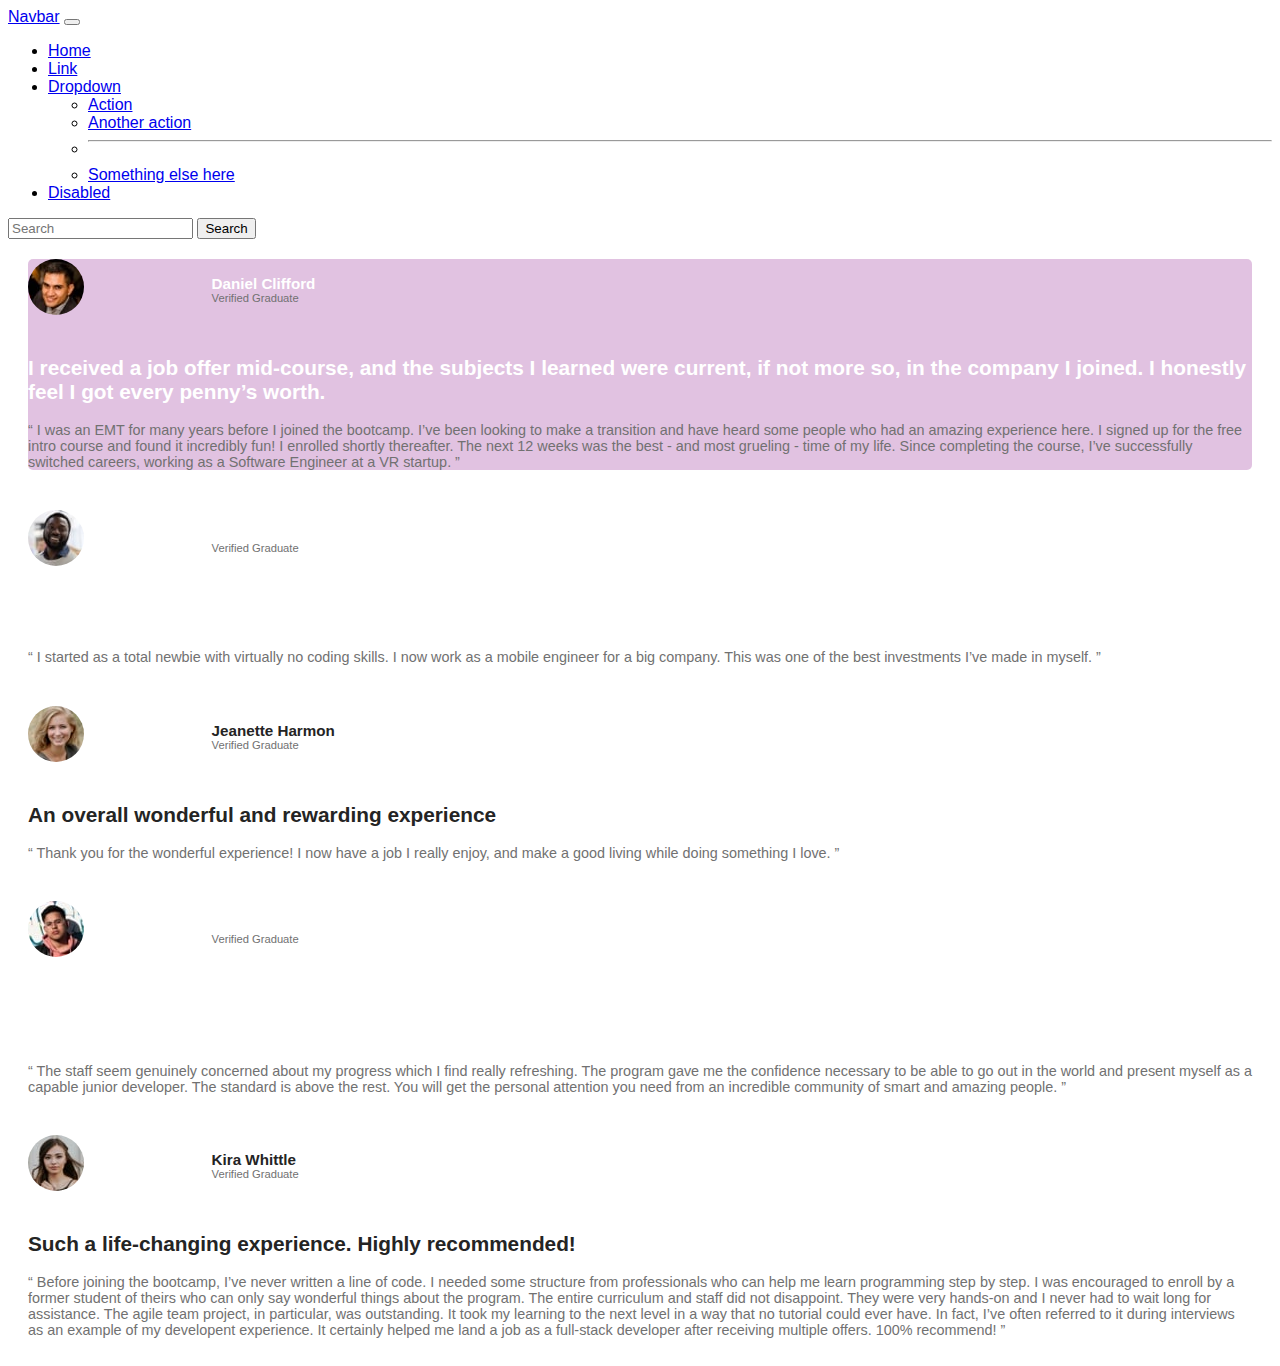
==== commit fadbe42d: "Index terminado" ====
--- a/index.html
+++ b/index.html
@@ -7,8 +7,8 @@
 
     <!-- Bootstrap CSS -->
     <link href="https://cdn.jsdelivr.net/npm/bootstrap@5.0.2/dist/css/bootstrap.min.css" rel="stylesheet" integrity="sha384-EVSTQN3/azprG1Anm3QDgpJLIm9Nao0Yz1ztcQTwFspd3yD65VohhpuuCOmLASjC" crossorigin="anonymous">
-
-    <title>Tarea 5 Patitas</title>
+    <link rel="stylesheet" href="css/styles.css">
+    <title>Tarea 5</title>
   </head>
   <body>
     <header>
@@ -50,50 +50,156 @@
         </nav>
     </header>
     <main>
-        <dic class="container-sm">
-            <div class="row gy-20">
-                <div class="col-lg-8 col-md-12 border ">
-                    <div class="row gy-20">
-                        <div class="col-lg-9 border">
-                            <h2>
-                                Titulo 1
-                            </h2>
-                            <span>Lorem ipsum dolor sit amet consectetur adipisicing elit. Explicabo alias modi deserunt autem aperiam labore laboriosam placeat natus, totam quam, mollitia repellat, distinctio dolorem perferendis provident neque amet deleniti itaque.</span>
-                        </div>
-                        <div class="col-lg-3 border">
-                            <h2>
-                                Titulo 2
-                            </h2>
-                            <span>Lorem ipsum dolor sit amet consectetur adipisicing elit. Explicabo alias modi deserunt autem aperiam labore laboriosam placeat natus, totam quam, mollitia repellat, distinctio dolorem perferendis provident neque amet deleniti itaque.</span>
-                        </div>
-                    </div>
-                    <div class="row gy-20">
-                        <div class="col-lg-3 border">
-                            <h2>
-                                Titulo 3
-                            </h2>
-                            <span>Lorem ipsum dolor sit amet consectetur adipisicing elit. Explicabo alias modi deserunt autem aperiam labore laboriosam placeat natus, totam quam, mollitia repellat, distinctio dolorem perferendis provident neque amet deleniti itaque.</span>
-                        </div>
-                        <div class="col-lg-9 border">
-                            <h2>
-                                Titulo 4
-                            </h2>
-                            <span>Lorem ipsum dolor sit amet consectetur adipisicing elit. Explicabo alias modi deserunt autem aperiam labore laboriosam placeat natus, totam quam, mollitia repellat, distinctio dolorem perferendis provident neque amet deleniti itaque.</span>
+        <div class="container">
+            <div class="row contenido">
+                <div class="col-9 colExterna colInterna">
+                    <div class="row fila">
+                        <div class="col-8 columna">
+                            <div class="p-4 border colUno colInterna">
+                                <div class="profile">
+                                    <div class="image">
+                                        <img src="image/image-daniel.jpg" alt="Daniel">
+                                    </div>                                    
+                                    <div class="data">
+                                        <h4 class="nameC">
+                                            Daniel Clifford
+                                        </h4>
+                                        <span class="status">
+                                            Verified Graduate
+                                        </span>
+                                    </div>                                    
+                                </div>    
+                                <h2 class="titleC">
+                                    I received a job offer mid-course, and the subjects I learned were current, if not more so, 
+                                    in the company I joined. I honestly feel I got every penny’s worth.
+                                </h2>
+                                <span class= "text">
+                                    “ I was an EMT for many years before I joined the bootcamp. I’ve been looking to make a 
+                                    transition and have heard some people who had an amazing experience here. I signed up 
+                                    for the free intro course and found it incredibly fun! I enrolled shortly thereafter. 
+                                    The next 12 weeks was the best - and most grueling - time of my life. Since completing 
+                                    the course, I’ve successfully switched careers, working as a Software Engineer at a VR startup. ”
+                                </span>                                
+                            </div>                            
+                        </div>
+                        <div class="col-4 columna">
+                            <div class="p-4 border bg-warning colInterna">
+                                <div class="profile">
+                                    <div class="image">
+                                        <img src="image/image-jonathan.jpg" alt="jonathan">
+                                    </div>
+                                    <div class="data">
+                                        <h4 class="nameC">
+                                            Jonathan Walters
+                                        </h4>
+                                        <span class="status">
+                                            Verified Graduate
+                                        </span>                                
+                                    </div>
+                                </div> 
+                                <div class="titulo">
+                                    <h2 class="titleC">
+                                        The team was very supportive and kept me motivated
+                                    </h2>
+                                </div>       
+                                <div class="texto">
+                                    <span class="text">
+                                        “ I started as a total newbie with virtually no coding skills. I now work as a mobile engineer 
+                                        for a big company. This was one of the best investments I’ve made in myself. ”
+                                    </span>
+                                </div>                                
+                            </div>
+                        </div>
+                    </div>                
+                    <div class="row fila">
+                        <div class="col-4 columna">
+                            <div class="p-4 border bg-white colInterna">
+                                <div class="profile">
+                                    <div class="image">
+                                        <img src="image/image-jeanette.jpg" alt="Jeanette">
+                                    </div>
+                                    <div class="data">
+                                        <h4 class="name">
+                                            Jeanette Harmon
+                                        </h4>
+                                        <span class="status">
+                                            Verified Graduate
+                                        </span>                                
+                                    </div>                                    
+                                </div>        
+                                <h2 class="title">
+                                    An overall wonderful and rewarding experience
+                                </h2>
+                                <span class="text">
+                                    “ Thank you for the wonderful experience! I now have a job I really enjoy, and make a good living 
+                                    while doing something I love. ”
+                                </span>
+                            </div>
+                        </div>
+                        <div class="col-8 columna">
+                            <div class="p-4 border bg-dark colInterna">
+                                <div class="profile">
+                                    <div class="image">
+                                        <img src="image/image-patrick.jpg" alt="Patrick">
+                                    </div>
+                                    <div class="data">
+                                        <h4 class="nameC">
+                                            Patrick Abrams
+                                        </h4>
+                                        <span class="status">
+                                            Verified Graduate
+                                        </span>                                
+                                    </div>
+                                </div>        
+                                <h2 class="titleC">
+                                    Awesome teaching support from TAs who did the bootcamp themselves. Getting guidance from them and 
+                                    learning from their experiences was easy.
+                                </h2>
+                                <span class="text">
+                                    “ The staff seem genuinely concerned about my progress which I find really refreshing. The program 
+                                    gave me the confidence necessary to be able to go out in the world and present myself as a capable 
+                                    junior developer. The standard is above the rest. You will get the personal attention you need from 
+                                    an incredible community of smart and amazing people. ”
+                                </span>
+                            </div>
                         </div>
                     </div>
                 </div>
-                <div class="col-lg-2 col-md-12 border">
-                    <h2>
-                        Titulo 5
-                    </h2>
-                    <span>Lorem ipsum dolor sit amet consectetur adipisicing elit. Explicabo alias modi deserunt autem aperiam labore laboriosam placeat natus, totam quam, mollitia repellat, distinctio dolorem perferendis provident neque amet deleniti itaque.</span>
-                </div>
+                <div class="col-3 columna">
+                    <div class="p-4 border bg-info colInterna">
+                        <div class="profile">
+                            <div class="image">
+                                <img src="image/image-kira.jpg" alt="Kira">
+                            </div>
+                            <div class="data">
+                                <h4 class="name">
+                                    Kira Whittle
+                                </h4>
+                                <span class="status">
+                                    Verified Graduate
+                                </span> 
+                            </div>
+                        </div>        
+                        <h2 class="title">
+                            Such a life-changing experience. Highly recommended!
+                        </h2>
+                        <span class="text">
+                            “ Before joining the bootcamp, I’ve never written a line of code. I needed some structure from 
+                            professionals who can help me learn programming step by step. I was encouraged to enroll by a former 
+                            student of theirs who can only say wonderful things about the program. The entire curriculum and staff 
+                            did not disappoint. They were very hands-on and I never had to wait long for assistance. The agile team 
+                            project, in particular, was outstanding. It took my learning to the next level in a way that no tutorial 
+                            could ever have. In fact, I’ve often referred to it during interviews as an example of my developent 
+                            experience. It certainly helped me land a job as a full-stack developer after receiving multiple offers. 
+                            100% recommend! ”
+                        </span>
+                    </div>
+                </div>             
             </div>
-        </dic>
+        </div>
     </main>
-    <footer>
-
-    </footer>
+
+
     <!-- Optional JavaScript; choose one of the two! -->
 
     <!-- Option 1: Bootstrap Bundle with Popper -->
--- a/css/styles.css
+++ b/css/styles.css
@@ -0,0 +1,120 @@
+* {
+  font-family: 'Segoe UI', Helvetica, Arial, sans-serif, 'Apple Color Emoji', 'Segoe UI Emoji', 'Segoe UI Symbol';
+}
+
+.border {
+  border-radius: 5px;
+}
+
+.columna {
+  padding: 20px;
+}
+
+.colExterna {
+  padding: 0;
+}
+
+.colUno {
+  background-color: rgba(128, 0, 128, 0.24);
+}
+
+.contenido {
+  -webkit-box-pack: center;
+      -ms-flex-pack: center;
+          justify-content: center;
+}
+
+.fila {
+  margin: 0 auto;
+  -webkit-box-pack: end;
+      -ms-flex-pack: end;
+          justify-content: flex-end;
+}
+
+.nameC {
+  color: white;
+  font-size: .95rem;
+  margin: 0;
+}
+
+.name {
+  color: #242424;
+  font-size: .95rem;
+  margin: 0;
+}
+
+.status {
+  color: #717171;
+  font-size: .70rem;
+}
+
+.titleC {
+  color: white;
+  font-size: 1.30rem;
+}
+
+.title {
+  color: #242424;
+  font-size: 1.30rem;
+}
+
+.text {
+  color: #717171;
+  font-size: .90rem;
+}
+
+.colInterna {
+  height: 100%;
+  display: -webkit-box;
+  display: -ms-flexbox;
+  display: flex;
+  -webkit-box-orient: vertical;
+  -webkit-box-direction: normal;
+      -ms-flex-direction: column;
+          flex-direction: column;
+  -webkit-box-pack: justify;
+      -ms-flex-pack: justify;
+          justify-content: space-between;
+}
+
+.colInterna .profile {
+  display: -webkit-box;
+  display: -ms-flexbox;
+  display: flex;
+  -webkit-box-orient: horizontal;
+  -webkit-box-direction: normal;
+      -ms-flex-direction: row;
+          flex-direction: row;
+  -webkit-box-pack: start;
+      -ms-flex-pack: start;
+          justify-content: flex-start;
+  -webkit-box-align: center;
+      -ms-flex-align: center;
+          align-items: center;
+  margin-bottom: 20px;
+}
+
+.colInterna .profile .image {
+  height: 15%;
+  width: 15%;
+}
+
+.colInterna .profile .image img {
+  max-width: 100%;
+  max-height: 100%;
+  border-radius: 50%;
+}
+
+.colInterna .profile .data {
+  display: -webkit-box;
+  display: -ms-flexbox;
+  display: flex;
+  -webkit-box-orient: vertical;
+  -webkit-box-direction: normal;
+      -ms-flex-direction: column;
+          flex-direction: column;
+  -webkit-box-pack: center;
+      -ms-flex-pack: center;
+          justify-content: center;
+}
+/*# sourceMappingURL=styles.css.map */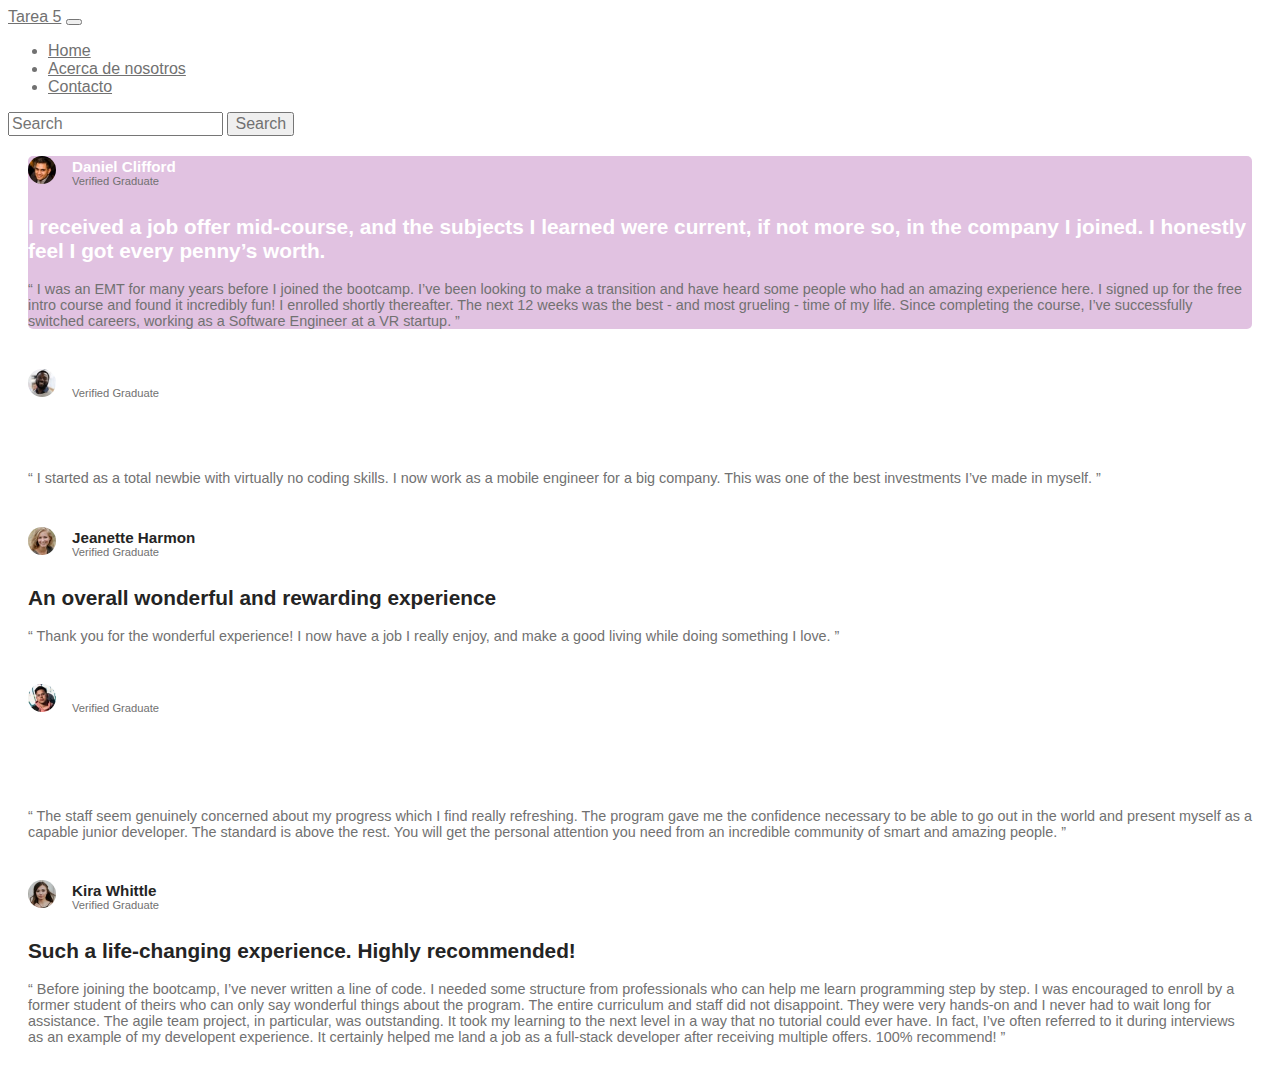
==== commit d49ad79f: "About terminado" ====
--- a/index.html
+++ b/index.html
@@ -14,31 +14,20 @@
     <header>
         <nav class="navbar navbar-expand-lg navbar-light bg-light">
             <div class="container-fluid">
-                <a class="navbar-brand" href="#">Navbar</a>
+                <a class="navbar-brand" href="#">Tarea 5</a>
                 <button class="navbar-toggler" type="button" data-bs-toggle="collapse" data-bs-target="#navbarSupportedContent" aria-controls="navbarSupportedContent" aria-expanded="false" aria-label="Toggle navigation">
                     <span class="navbar-toggler-icon"></span>
                 </button>
                 <div class="collapse navbar-collapse" id="navbarSupportedContent">
                     <ul class="navbar-nav me-auto mb-2 mb-lg-0">
                         <li class="nav-item">
-                            <a class="nav-link active" aria-current="page" href="#">Home</a>
+                            <a class="nav-link active" aria-current="page" href="/">Home</a>
                         </li>
                         <li class="nav-item">
-                            <a class="nav-link" href="#">Link</a>
-                        </li>
-                        <li class="nav-item dropdown">
-                            <a class="nav-link dropdown-toggle" href="#" id="navbarDropdown" role="button" data-bs-toggle="dropdown" aria-expanded="false">
-                                Dropdown
-                            </a>
-                            <ul class="dropdown-menu" aria-labelledby="navbarDropdown">
-                                <li><a class="dropdown-item" href="#">Action</a></li>
-                                <li><a class="dropdown-item" href="#">Another action</a></li>
-                                <li><hr class="dropdown-divider"></li>
-                                <li><a class="dropdown-item" href="#">Something else here</a></li>
-                            </ul>
+                            <a class="nav-link" href="/about.html">Acerca de nosotros</a>
                         </li>
                         <li class="nav-item">
-                            <a class="nav-link disabled" href="#" tabindex="-1" aria-disabled="true">Disabled</a>
+                            <a class="nav-link" href="/contact.html">Contacto</a>
                         </li>
                     </ul>
                     <form class="d-flex">
@@ -52,9 +41,9 @@
     <main>
         <div class="container">
             <div class="row contenido">
-                <div class="col-9 colExterna colInterna">
+                <div class="col-lg-9  col-md-12 col-sm-12 colExterna colInterna">
                     <div class="row fila">
-                        <div class="col-8 columna">
+                        <div class="col-lg-8 col-md-12 col-sm-12 columna">
                             <div class="p-4 border colUno colInterna">
                                 <div class="profile">
                                     <div class="image">
@@ -82,7 +71,7 @@
                                 </span>                                
                             </div>                            
                         </div>
-                        <div class="col-4 columna">
+                        <div class="col-lg-4 col-md-12 col-sm-12 columna">
                             <div class="p-4 border bg-warning colInterna">
                                 <div class="profile">
                                     <div class="image">
@@ -112,7 +101,7 @@
                         </div>
                     </div>                
                     <div class="row fila">
-                        <div class="col-4 columna">
+                        <div class="col-lg-4 col-md-12 col-sm-12 columna">
                             <div class="p-4 border bg-white colInterna">
                                 <div class="profile">
                                     <div class="image">
@@ -136,7 +125,7 @@
                                 </span>
                             </div>
                         </div>
-                        <div class="col-8 columna">
+                        <div class="col-lg-8 col-md-12 col-sm-12 columna">
                             <div class="p-4 border bg-dark colInterna">
                                 <div class="profile">
                                     <div class="image">
@@ -165,7 +154,7 @@
                         </div>
                     </div>
                 </div>
-                <div class="col-3 columna">
+                <div class="col-lg-3 col-md-12 col-sm-12 columna">
                     <div class="p-4 border bg-info colInterna">
                         <div class="profile">
                             <div class="image">
--- a/css/styles.css
+++ b/css/styles.css
@@ -1,5 +1,36 @@
+@media (min-width: 992px) and (max-width: 1199px) {
+  .nameC {
+    color: white;
+    font-size: .85rem;
+    margin: 0;
+  }
+  .name {
+    color: #242424;
+    font-size: .85rem;
+    margin: 0;
+  }
+  .status {
+    color: #717171;
+    font-size: .65rem;
+  }
+  .titleC {
+    color: white;
+    font-size: 1.20rem;
+  }
+  .title {
+    color: #242424;
+    font-size: 1.20rem;
+  }
+  .text {
+    color: #717171;
+    font-size: .75rem;
+  }
+}
+
 * {
   font-family: 'Segoe UI', Helvetica, Arial, sans-serif, 'Apple Color Emoji', 'Segoe UI Emoji', 'Segoe UI Symbol';
+  color: #717171;
+  font-size: 1rem;
 }
 
 .border {
@@ -72,9 +103,9 @@
   -webkit-box-direction: normal;
       -ms-flex-direction: column;
           flex-direction: column;
-  -webkit-box-pack: justify;
-      -ms-flex-pack: justify;
-          justify-content: space-between;
+  -webkit-box-pack: space-evenly;
+      -ms-flex-pack: space-evenly;
+          justify-content: space-evenly;
 }
 
 .colInterna .profile {
@@ -91,17 +122,17 @@
   -webkit-box-align: center;
       -ms-flex-align: center;
           align-items: center;
-  margin-bottom: 20px;
+  margin-bottom: 10px;
 }
 
 .colInterna .profile .image {
-  height: 15%;
-  width: 15%;
+  width: 1.75rem;
+  margin-right: 1rem;
 }
 
 .colInterna .profile .image img {
-  max-width: 100%;
-  max-height: 100%;
+  width: 100%;
+  height: 100%;
   border-radius: 50%;
 }
 
@@ -117,4 +148,40 @@
       -ms-flex-pack: center;
           justify-content: center;
 }
+
+.containerAbout {
+  -webkit-box-pack: center;
+      -ms-flex-pack: center;
+          justify-content: center;
+  -webkit-box-align: center;
+      -ms-flex-align: center;
+          align-items: center;
+  margin-top: 5%;
+}
+
+.containerAbout .collage .carousel {
+  margin-bottom: 20px;
+}
+
+.containerAbout .collage .carousel .carousel-item {
+  max-width: 100%;
+  max-height: 100%;
+}
+
+.containerAbout .collage .carousel .carousel-item img {
+  width: 400px;
+  height: 400px;
+}
+
+.containerAbout .ubicacion {
+  -webkit-box-pack: center;
+      -ms-flex-pack: center;
+          justify-content: center;
+}
+
+.containerAbout .ubicacion .mapa {
+  -webkit-box-pack: center;
+      -ms-flex-pack: center;
+          justify-content: center;
+}
 /*# sourceMappingURL=styles.css.map */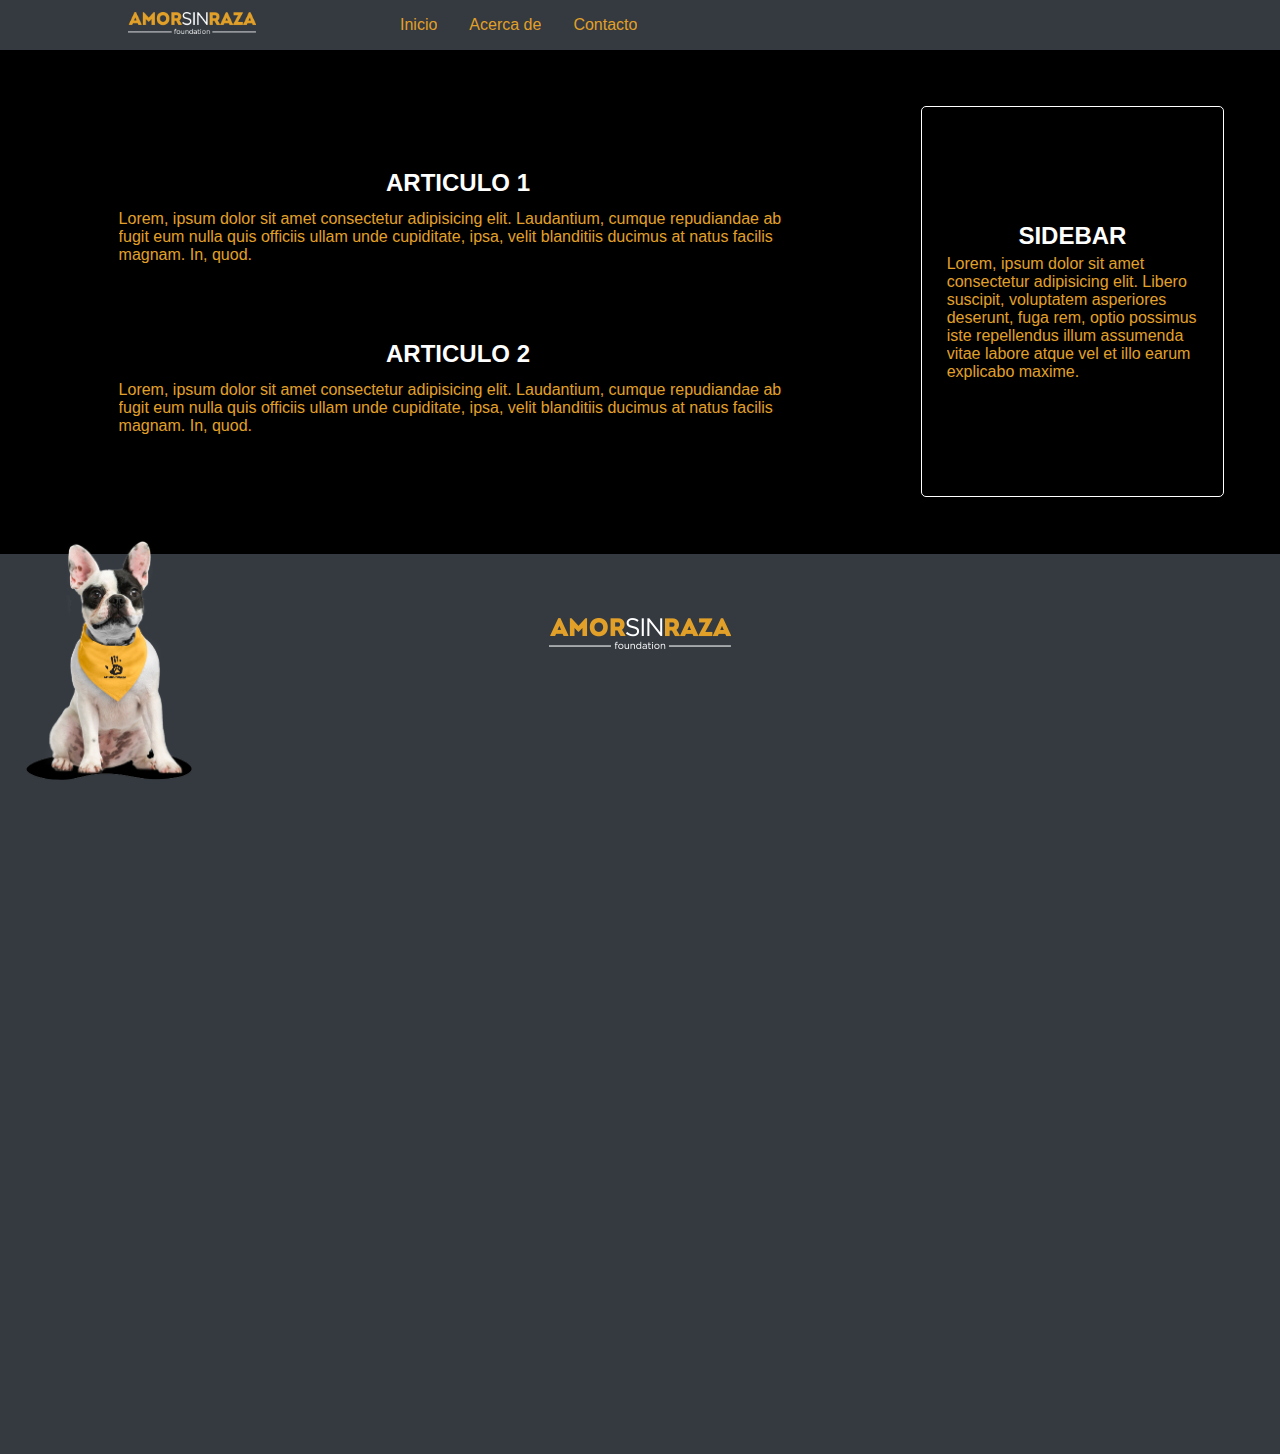
==== commit 6c0cb94b: "Tarea flex terminada" ====
--- a/index.html
+++ b/index.html
@@ -1,203 +1,71 @@
-<!doctype html>
+<!DOCTYPE html>
 <html lang="en">
-  <head>
-    <!-- Required meta tags -->
-    <meta charset="utf-8">
-    <meta name="viewport" content="width=device-width, initial-scale=1">
+    <head>        
+        <link rel="preconnect" href="https://fonts.googleapis.com">
+        <link rel="preconnect" href="https://fonts.gstatic.com" crossorigin>
+        <link href="https://fonts.googleapis.com/css2?family=Lobster&display=swap" rel="stylesheet">
+        <link rel="stylesheet" href="css/styles.css">
+        <title>Tarea Flex</title>        
+    </head>
 
-    <!-- Bootstrap CSS -->
-    <link href="https://cdn.jsdelivr.net/npm/bootstrap@5.0.2/dist/css/bootstrap.min.css" rel="stylesheet" integrity="sha384-EVSTQN3/azprG1Anm3QDgpJLIm9Nao0Yz1ztcQTwFspd3yD65VohhpuuCOmLASjC" crossorigin="anonymous">
-    <link rel="stylesheet" href="css/styles.css">
-    <title>Tarea 5</title>
-  </head>
-  <body>
-    <header>
-        <nav class="navbar navbar-expand-lg navbar-light bg-light">
-            <div class="container-fluid">
-                <a class="navbar-brand" href="#">Tarea 5</a>
-                <button class="navbar-toggler" type="button" data-bs-toggle="collapse" data-bs-target="#navbarSupportedContent" aria-controls="navbarSupportedContent" aria-expanded="false" aria-label="Toggle navigation">
-                    <span class="navbar-toggler-icon"></span>
-                </button>
-                <div class="collapse navbar-collapse" id="navbarSupportedContent">
-                    <ul class="navbar-nav me-auto mb-2 mb-lg-0">
-                        <li class="nav-item">
-                            <a class="nav-link active" aria-current="page" href="/">Home</a>
-                        </li>
-                        <li class="nav-item">
-                            <a class="nav-link" href="/about.html">Acerca de nosotros</a>
-                        </li>
-                        <li class="nav-item">
-                            <a class="nav-link" href="/contact.html">Contacto</a>
-                        </li>
-                    </ul>
-                    <form class="d-flex">
-                        <input class="form-control me-2" type="search" placeholder="Search" aria-label="Search">
-                        <button class="btn btn-outline-success" type="submit">Search</button>
-                    </form>
+    <body>
+        <header>
+            <div class="top_container">            
+                <div class="logo_container">
+                    <a href="https://amorsinraza.com/"><img src="img/logo-amor-sin-raza.png" alt="logo"></a>
+                </div>
+                <div class="navbar_container">
+                    <nav>
+                        <ul>
+                            <li>
+                                <a href="#">Inicio</a>
+                            </li>
+                            <li>
+                                <a href="#">Acerca de</a>
+                            </li>
+                            <li>
+                                <a href="#">Contacto</a>
+                            </li>
+                        </ul>
+                    </nav>
                 </div>
             </div>
-        </nav>
-    </header>
-    <main>
-        <div class="container">
-            <div class="row contenido">
-                <div class="col-lg-9  col-md-12 col-sm-12 colExterna colInterna">
-                    <div class="row fila">
-                        <div class="col-lg-8 col-md-12 col-sm-12 columna">
-                            <div class="p-4 border colUno colInterna">
-                                <div class="profile">
-                                    <div class="image">
-                                        <img src="image/image-daniel.jpg" alt="Daniel">
-                                    </div>                                    
-                                    <div class="data">
-                                        <h4 class="nameC">
-                                            Daniel Clifford
-                                        </h4>
-                                        <span class="status">
-                                            Verified Graduate
-                                        </span>
-                                    </div>                                    
-                                </div>    
-                                <h2 class="titleC">
-                                    I received a job offer mid-course, and the subjects I learned were current, if not more so, 
-                                    in the company I joined. I honestly feel I got every penny’s worth.
-                                </h2>
-                                <span class= "text">
-                                    “ I was an EMT for many years before I joined the bootcamp. I’ve been looking to make a 
-                                    transition and have heard some people who had an amazing experience here. I signed up 
-                                    for the free intro course and found it incredibly fun! I enrolled shortly thereafter. 
-                                    The next 12 weeks was the best - and most grueling - time of my life. Since completing 
-                                    the course, I’ve successfully switched careers, working as a Software Engineer at a VR startup. ”
-                                </span>                                
-                            </div>                            
-                        </div>
-                        <div class="col-lg-4 col-md-12 col-sm-12 columna">
-                            <div class="p-4 border bg-warning colInterna">
-                                <div class="profile">
-                                    <div class="image">
-                                        <img src="image/image-jonathan.jpg" alt="jonathan">
-                                    </div>
-                                    <div class="data">
-                                        <h4 class="nameC">
-                                            Jonathan Walters
-                                        </h4>
-                                        <span class="status">
-                                            Verified Graduate
-                                        </span>                                
-                                    </div>
-                                </div> 
-                                <div class="titulo">
-                                    <h2 class="titleC">
-                                        The team was very supportive and kept me motivated
-                                    </h2>
-                                </div>       
-                                <div class="texto">
-                                    <span class="text">
-                                        “ I started as a total newbie with virtually no coding skills. I now work as a mobile engineer 
-                                        for a big company. This was one of the best investments I’ve made in myself. ”
-                                    </span>
-                                </div>                                
-                            </div>
-                        </div>
-                    </div>                
-                    <div class="row fila">
-                        <div class="col-lg-4 col-md-12 col-sm-12 columna">
-                            <div class="p-4 border bg-white colInterna">
-                                <div class="profile">
-                                    <div class="image">
-                                        <img src="image/image-jeanette.jpg" alt="Jeanette">
-                                    </div>
-                                    <div class="data">
-                                        <h4 class="name">
-                                            Jeanette Harmon
-                                        </h4>
-                                        <span class="status">
-                                            Verified Graduate
-                                        </span>                                
-                                    </div>                                    
-                                </div>        
-                                <h2 class="title">
-                                    An overall wonderful and rewarding experience
-                                </h2>
-                                <span class="text">
-                                    “ Thank you for the wonderful experience! I now have a job I really enjoy, and make a good living 
-                                    while doing something I love. ”
-                                </span>
-                            </div>
-                        </div>
-                        <div class="col-lg-8 col-md-12 col-sm-12 columna">
-                            <div class="p-4 border bg-dark colInterna">
-                                <div class="profile">
-                                    <div class="image">
-                                        <img src="image/image-patrick.jpg" alt="Patrick">
-                                    </div>
-                                    <div class="data">
-                                        <h4 class="nameC">
-                                            Patrick Abrams
-                                        </h4>
-                                        <span class="status">
-                                            Verified Graduate
-                                        </span>                                
-                                    </div>
-                                </div>        
-                                <h2 class="titleC">
-                                    Awesome teaching support from TAs who did the bootcamp themselves. Getting guidance from them and 
-                                    learning from their experiences was easy.
-                                </h2>
-                                <span class="text">
-                                    “ The staff seem genuinely concerned about my progress which I find really refreshing. The program 
-                                    gave me the confidence necessary to be able to go out in the world and present myself as a capable 
-                                    junior developer. The standard is above the rest. You will get the personal attention you need from 
-                                    an incredible community of smart and amazing people. ”
-                                </span>
-                            </div>
-                        </div>
-                    </div>
-                </div>
-                <div class="col-lg-3 col-md-12 col-sm-12 columna">
-                    <div class="p-4 border bg-info colInterna">
-                        <div class="profile">
-                            <div class="image">
-                                <img src="image/image-kira.jpg" alt="Kira">
-                            </div>
-                            <div class="data">
-                                <h4 class="name">
-                                    Kira Whittle
-                                </h4>
-                                <span class="status">
-                                    Verified Graduate
-                                </span> 
-                            </div>
-                        </div>        
-                        <h2 class="title">
-                            Such a life-changing experience. Highly recommended!
-                        </h2>
-                        <span class="text">
-                            “ Before joining the bootcamp, I’ve never written a line of code. I needed some structure from 
-                            professionals who can help me learn programming step by step. I was encouraged to enroll by a former 
-                            student of theirs who can only say wonderful things about the program. The entire curriculum and staff 
-                            did not disappoint. They were very hands-on and I never had to wait long for assistance. The agile team 
-                            project, in particular, was outstanding. It took my learning to the next level in a way that no tutorial 
-                            could ever have. In fact, I’ve often referred to it during interviews as an example of my developent 
-                            experience. It certainly helped me land a job as a full-stack developer after receiving multiple offers. 
-                            100% recommend! ”
-                        </span>
-                    </div>
-                </div>             
+        </header>
+
+        <main class="main-content">
+            <div class="image-content">
+                <img src="img/perrito_ayudar.png" alt="perrito">
             </div>
-        </div>
-    </main>
+            <section class="articles">
+                <article>
+                    <h2>Articulo 1</h2>
+                    <p>
+                        Lorem, ipsum dolor sit amet consectetur adipisicing elit. Laudantium, cumque repudiandae ab fugit eum nulla quis officiis ullam unde cupiditate, ipsa, velit blanditiis ducimus at natus facilis magnam. In, quod.
+                    </p>
+                </article>                    
+                <article>
+                    <h2>Articulo 2</h2>
+                    <p>
+                        Lorem, ipsum dolor sit amet consectetur adipisicing elit. Laudantium, cumque repudiandae ab fugit eum nulla quis officiis ullam unde cupiditate, ipsa, velit blanditiis ducimus at natus facilis magnam. In, quod.
+                    </p>
+                </article>                    
+            </section>
+            
+            <section class="sidebar">
+                <aside>
+                    <h2>Sidebar</h2>
+                    <p>Lorem, ipsum dolor sit amet consectetur adipisicing elit. Libero suscipit, voluptatem asperiores deserunt, fuga rem, optio possimus iste repellendus illum assumenda vitae labore atque vel et illo earum explicabo maxime.</p>
+                </aside>
+            </section>  
+        </main>            
+        
+        <footer> 
+            <div class="image-footer">
+                <img src="img/logo-amor-sin-raza.png" alt="footer">
+            </div>          
+        </footer>
 
 
-    <!-- Optional JavaScript; choose one of the two! -->
-
-    <!-- Option 1: Bootstrap Bundle with Popper -->
-    <script src="https://cdn.jsdelivr.net/npm/bootstrap@5.0.2/dist/js/bootstrap.bundle.min.js" integrity="sha384-MrcW6ZMFYlzcLA8Nl+NtUVF0sA7MsXsP1UyJoMp4YLEuNSfAP+JcXn/tWtIaxVXM" crossorigin="anonymous"></script>
-
-    <!-- Option 2: Separate Popper and Bootstrap JS -->
-    <!--
-    <script src="https://cdn.jsdelivr.net/npm/@popperjs/core@2.9.2/dist/umd/popper.min.js" integrity="sha384-IQsoLXl5PILFhosVNubq5LC7Qb9DXgDA9i+tQ8Zj3iwWAwPtgFTxbJ8NT4GN1R8p" crossorigin="anonymous"></script>
-    <script src="https://cdn.jsdelivr.net/npm/bootstrap@5.0.2/dist/js/bootstrap.min.js" integrity="sha384-cVKIPhGWiC2Al4u+LWgxfKTRIcfu0JTxR+EQDz/bgldoEyl4H0zUF0QKbrJ0EcQF" crossorigin="anonymous"></script>
-    -->
-  </body>
+    </body>
+    
 </html>--- a/css/styles.css
+++ b/css/styles.css
@@ -1,187 +1,113 @@
-@media (min-width: 992px) and (max-width: 1199px) {
-  .nameC {
-    color: white;
-    font-size: .85rem;
+* {
     margin: 0;
-  }
-  .name {
-    color: #242424;
-    font-size: .85rem;
-    margin: 0;
-  }
-  .status {
-    color: #717171;
-    font-size: .65rem;
-  }
-  .titleC {
-    color: white;
-    font-size: 1.20rem;
-  }
-  .title {
-    color: #242424;
-    font-size: 1.20rem;
-  }
-  .text {
-    color: #717171;
-    font-size: .75rem;
-  }
+    padding: 0;
+    font-family: 'Intro', 'Montserrat', sans-serif;
+    color: #e2a028;
+    overflow: hidden;
 }
 
-* {
-  font-family: 'Segoe UI', Helvetica, Arial, sans-serif, 'Apple Color Emoji', 'Segoe UI Emoji', 'Segoe UI Symbol';
-  color: #717171;
-  font-size: 1rem;
+header {    
+    background: #343a40;
 }
 
-.border {
-  border-radius: 5px;
+li {
+    list-style: none;
+    margin: 5%;
 }
 
-.columna {
-  padding: 20px;
+a {
+    text-decoration: none;     
+    color: #e2a028;
 }
 
-.colExterna {
-  padding: 0;
+.top_container {
+    display: flex;
+    flex-direction: row;
+    justify-content: flex-start;
+    align-items: center;
 }
 
-.colUno {
-  background-color: rgba(128, 0, 128, 0.24);
+.logo_container {
+    width: 10%;
+    margin-left: 10%;
+    margin-right: 10%;
 }
 
-.contenido {
-  -webkit-box-pack: center;
-      -ms-flex-pack: center;
-          justify-content: center;
+.logo_container a img {
+    width: 100%;
 }
 
-.fila {
-  margin: 0 auto;
-  -webkit-box-pack: end;
-      -ms-flex-pack: end;
-          justify-content: flex-end;
+.navbar_container {
+    width: 25%;
 }
 
-.nameC {
-  color: white;
-  font-size: .95rem;
-  margin: 0;
+.navbar_container nav ul {
+    display: flex;
+    flex-direction: row;
+    width: 100%;
 }
 
-.name {
-  color: #242424;
-  font-size: .95rem;
-  margin: 0;
+.main-content {
+    display: flex;
+    flex-direction: row;
+    margin: 0 auto;
+    padding: 2%;
+    background-color: #000;
 }
 
-.status {
-  color: #717171;
-  font-size: .70rem;
+.image-content {
+    position: absolute;
+    z-index: 0;
+    width: 13%;    
+    top: 60%;
 }
 
-.titleC {
-  color: white;
-  font-size: 1.30rem;
+.image-content img {
+    width: 100%;
 }
 
-.title {
-  color: #242424;
-  font-size: 1.30rem;
+
+.articles {
+    display: flex;
+    flex-direction: column;
+    margin: 2.5%;
+    padding: 2%;
+    width: 75%;
+    background-color: #000;
 }
 
-.text {
-  color: #717171;
-  font-size: .90rem;
+.articles article {
+    margin: 5%;
+    background-color: #000;
 }
 
-.colInterna {
-  height: 100%;
-  display: -webkit-box;
-  display: -ms-flexbox;
-  display: flex;
-  -webkit-box-orient: vertical;
-  -webkit-box-direction: normal;
-      -ms-flex-direction: column;
-          flex-direction: column;
-  -webkit-box-pack: space-evenly;
-      -ms-flex-pack: space-evenly;
-          justify-content: space-evenly;
+.sidebar {
+    margin: 2.5%;
+    padding: 2%;
+    width: 25%;
+    background-color: #000;
+    border: 1px solid white;
+    border-radius: 5px;
+    display: flex;
+    flex-direction: column;
+    justify-content: space-around;    
 }
 
-.colInterna .profile {
-  display: -webkit-box;
-  display: -ms-flexbox;
-  display: flex;
-  -webkit-box-orient: horizontal;
-  -webkit-box-direction: normal;
-      -ms-flex-direction: row;
-          flex-direction: row;
-  -webkit-box-pack: start;
-      -ms-flex-pack: start;
-          justify-content: flex-start;
-  -webkit-box-align: center;
-      -ms-flex-align: center;
-          align-items: center;
-  margin-bottom: 10px;
+h2 {
+    color: #fff;
+    text-transform: uppercase;
+    text-align: center;
+    margin-bottom: 2%;
 }
 
-.colInterna .profile .image {
-  width: 1.75rem;
-  margin-right: 1rem;
+footer {    
+    background: #343a40;
+    height: 100vh;
+    display: flex;
+    flex-direction: row;
+    justify-content: center;    
 }
 
-.colInterna .profile .image img {
-  width: 100%;
-  height: 100%;
-  border-radius: 50%;
-}
-
-.colInterna .profile .data {
-  display: -webkit-box;
-  display: -ms-flexbox;
-  display: flex;
-  -webkit-box-orient: vertical;
-  -webkit-box-direction: normal;
-      -ms-flex-direction: column;
-          flex-direction: column;
-  -webkit-box-pack: center;
-      -ms-flex-pack: center;
-          justify-content: center;
-}
-
-.containerAbout {
-  -webkit-box-pack: center;
-      -ms-flex-pack: center;
-          justify-content: center;
-  -webkit-box-align: center;
-      -ms-flex-align: center;
-          align-items: center;
-  margin-top: 5%;
-}
-
-.containerAbout .collage .carousel {
-  margin-bottom: 20px;
-}
-
-.containerAbout .collage .carousel .carousel-item {
-  max-width: 100%;
-  max-height: 100%;
-}
-
-.containerAbout .collage .carousel .carousel-item img {
-  width: 400px;
-  height: 400px;
-}
-
-.containerAbout .ubicacion {
-  -webkit-box-pack: center;
-      -ms-flex-pack: center;
-          justify-content: center;
-}
-
-.containerAbout .ubicacion .mapa {
-  -webkit-box-pack: center;
-      -ms-flex-pack: center;
-          justify-content: center;
-}
-/*# sourceMappingURL=styles.css.map */+.image-footer {
+    margin-top: 5%;
+}